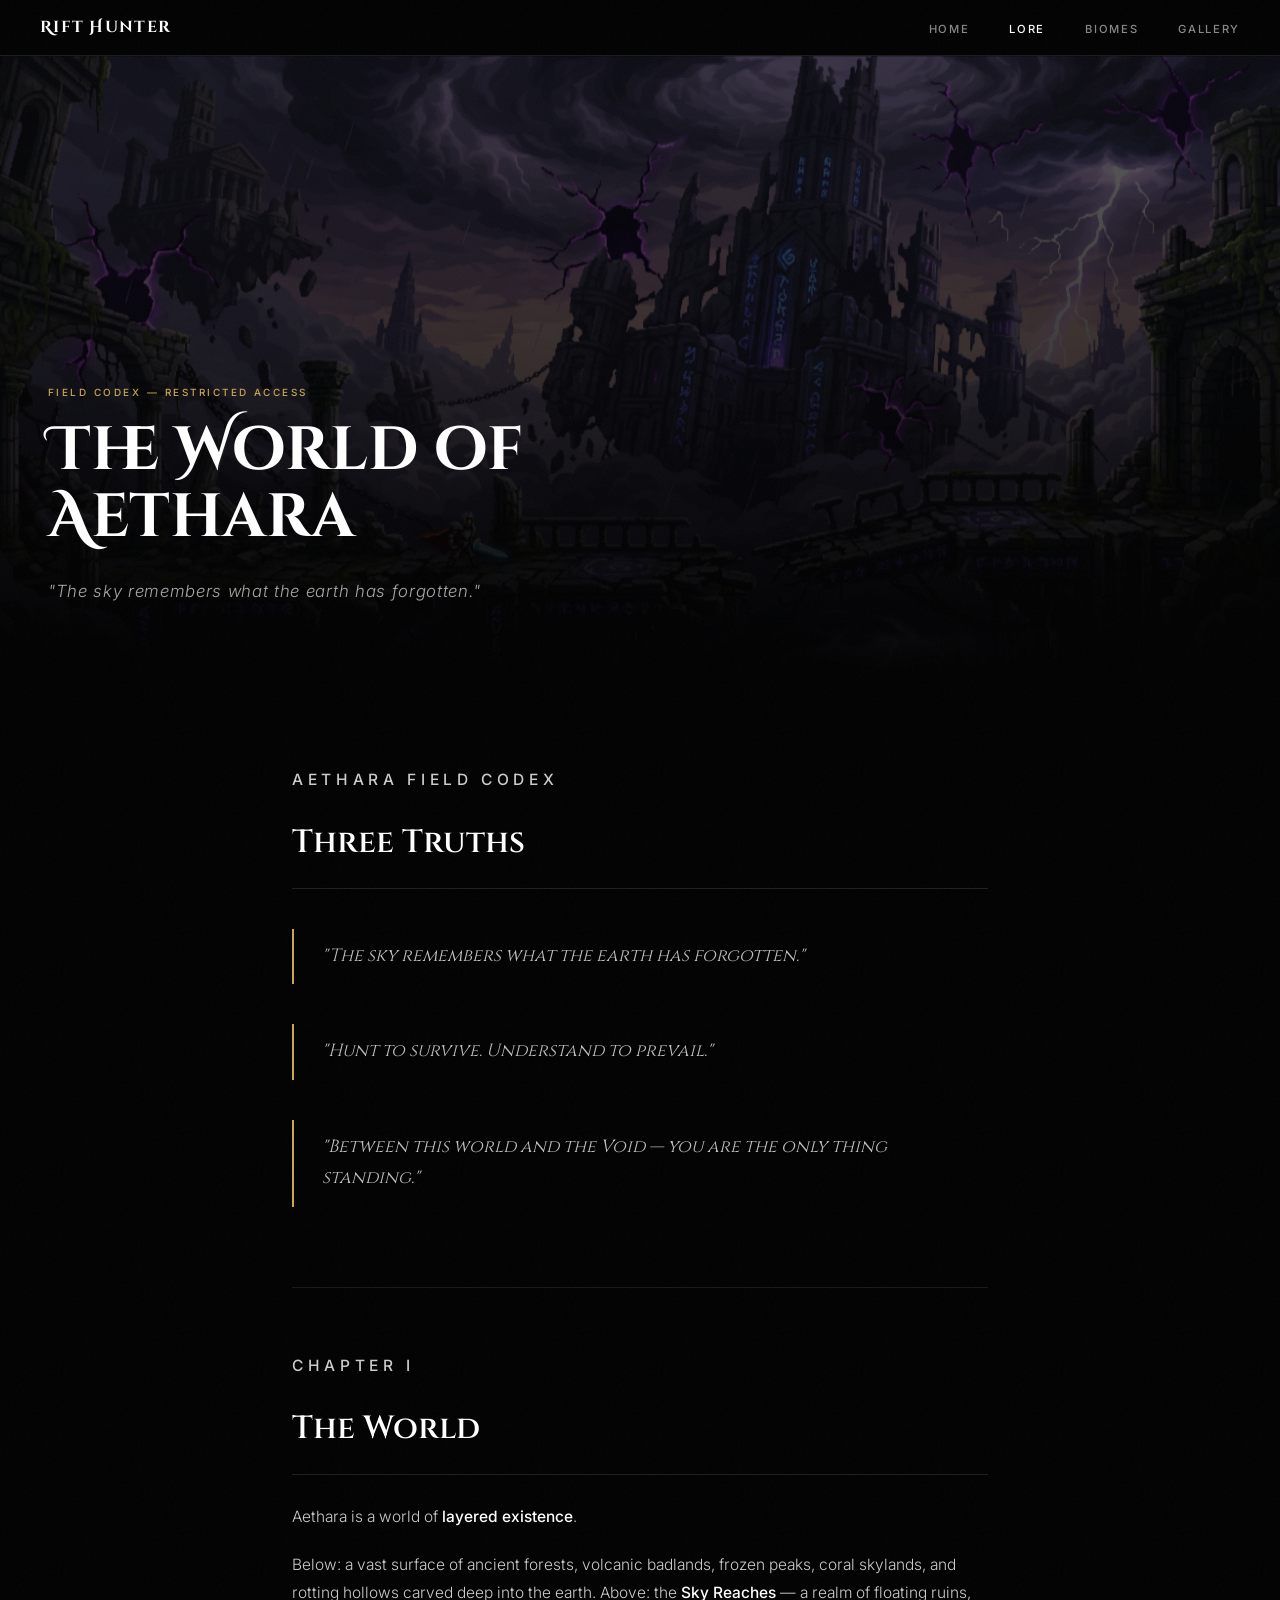
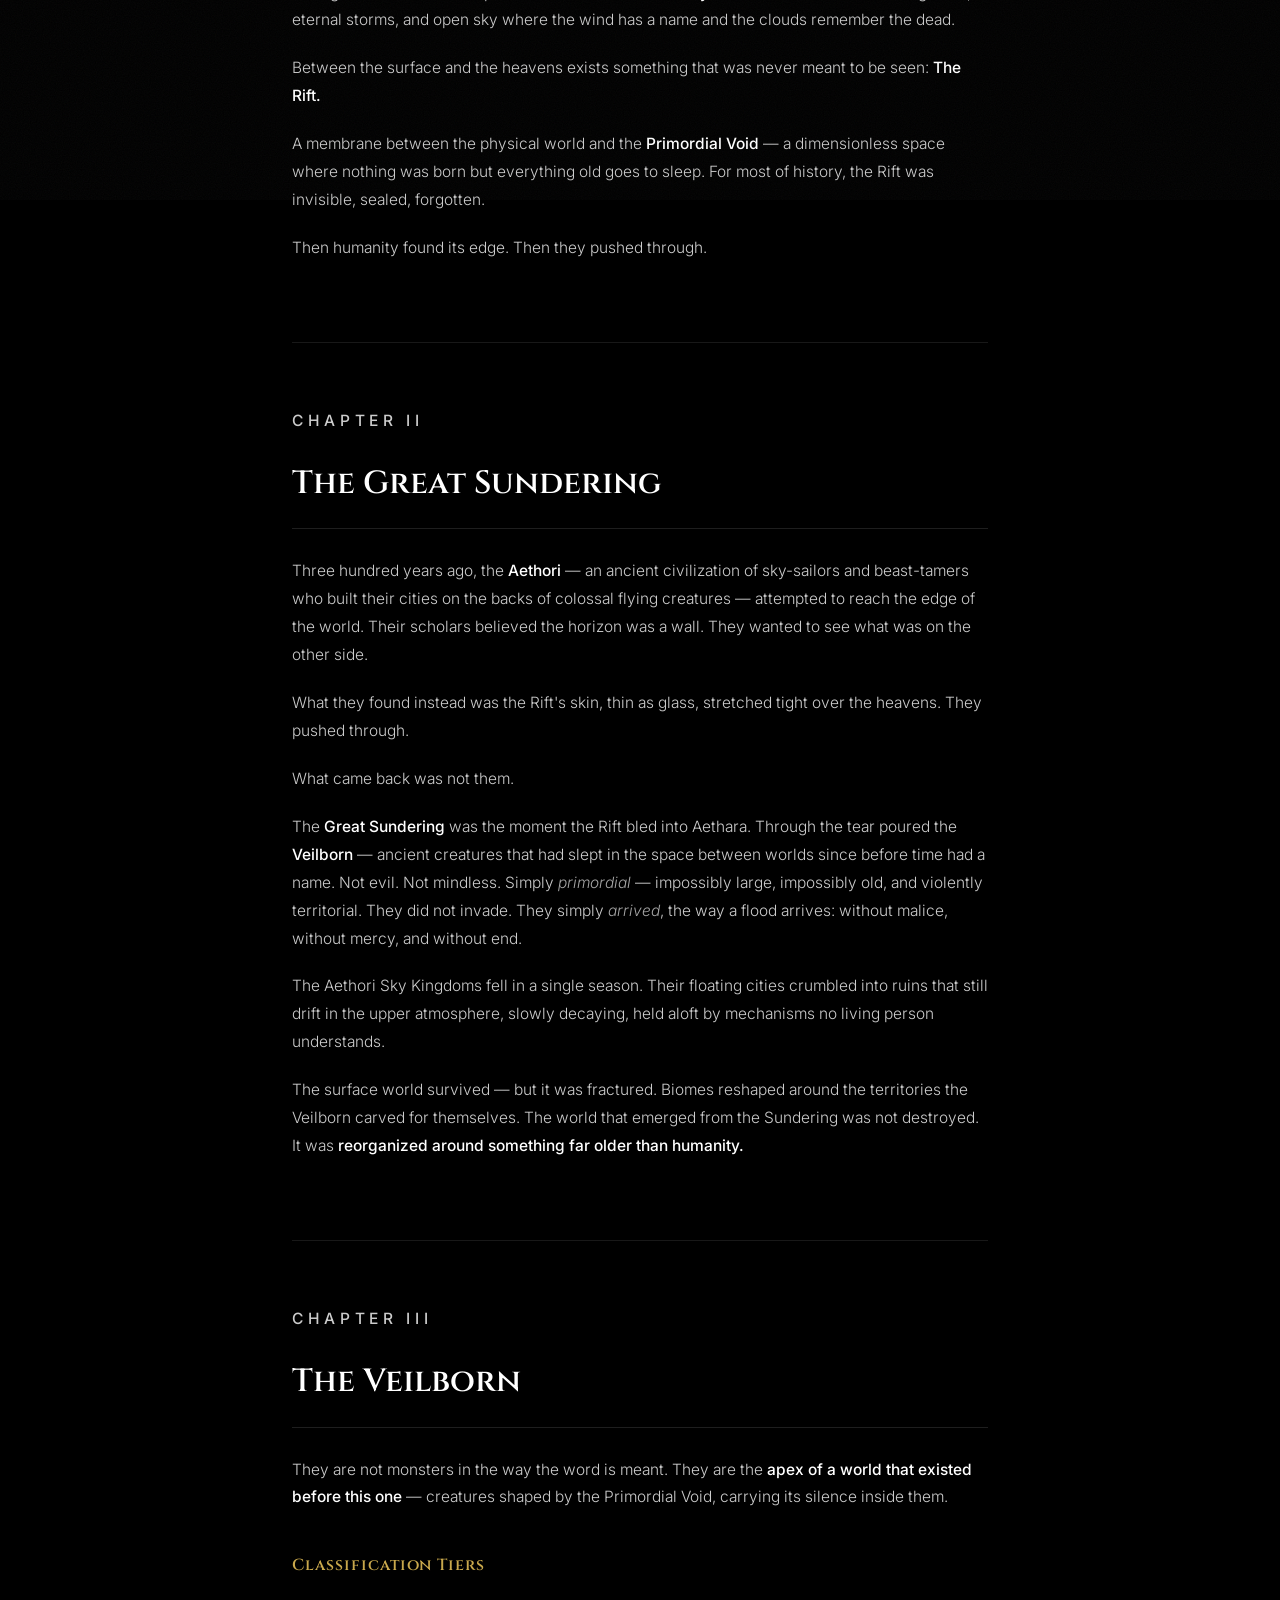
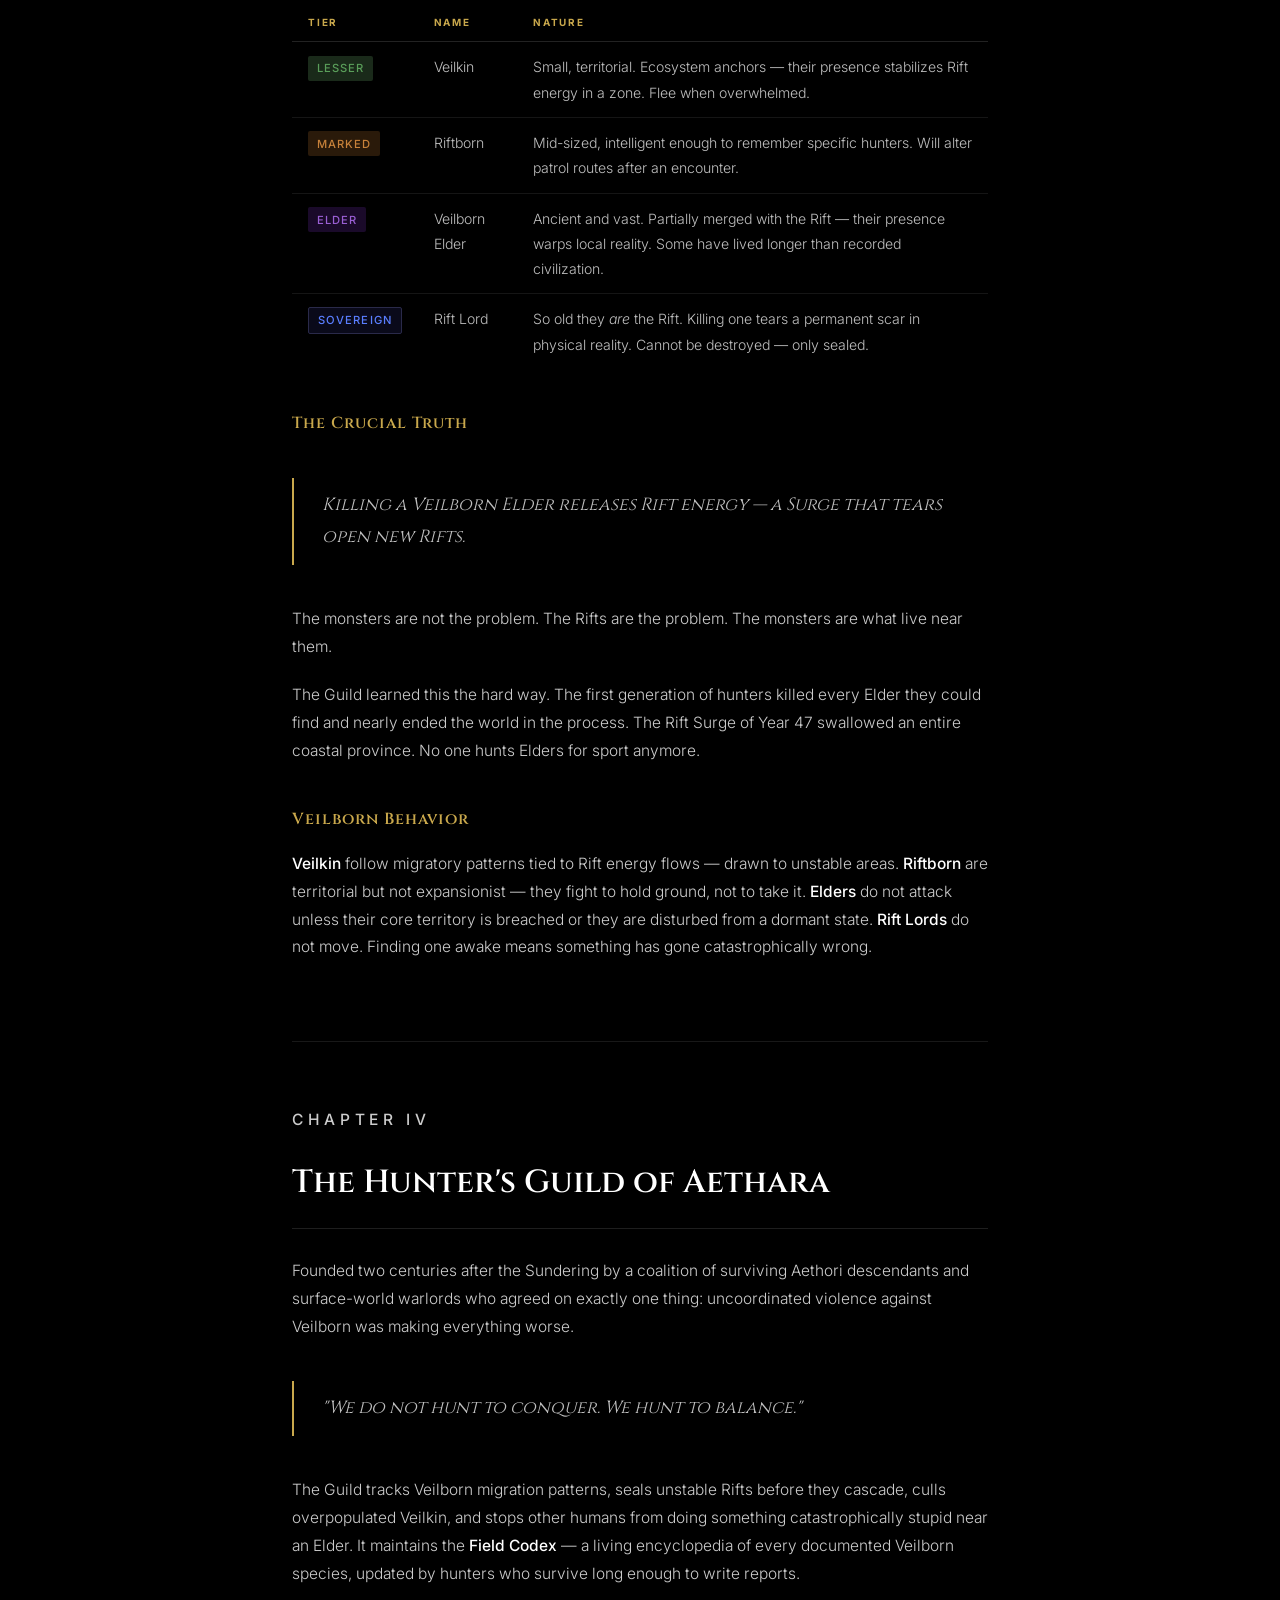
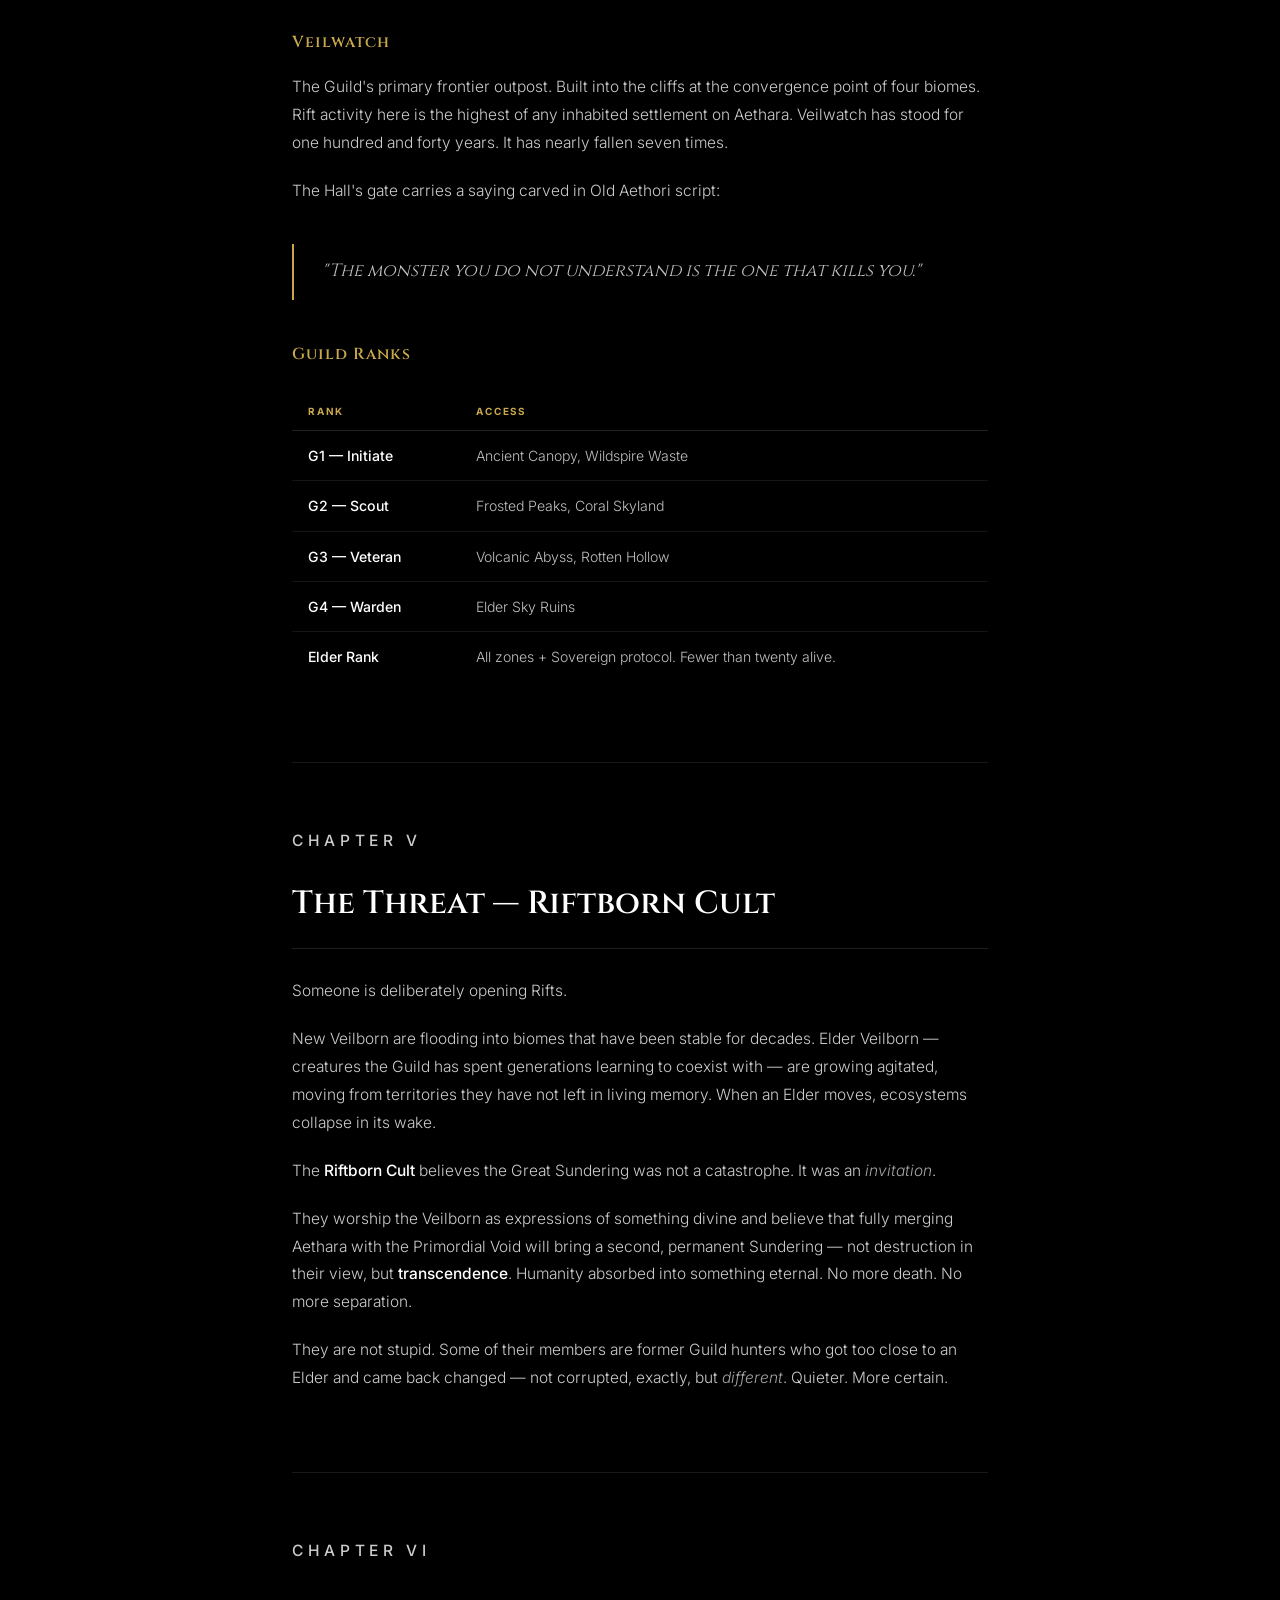
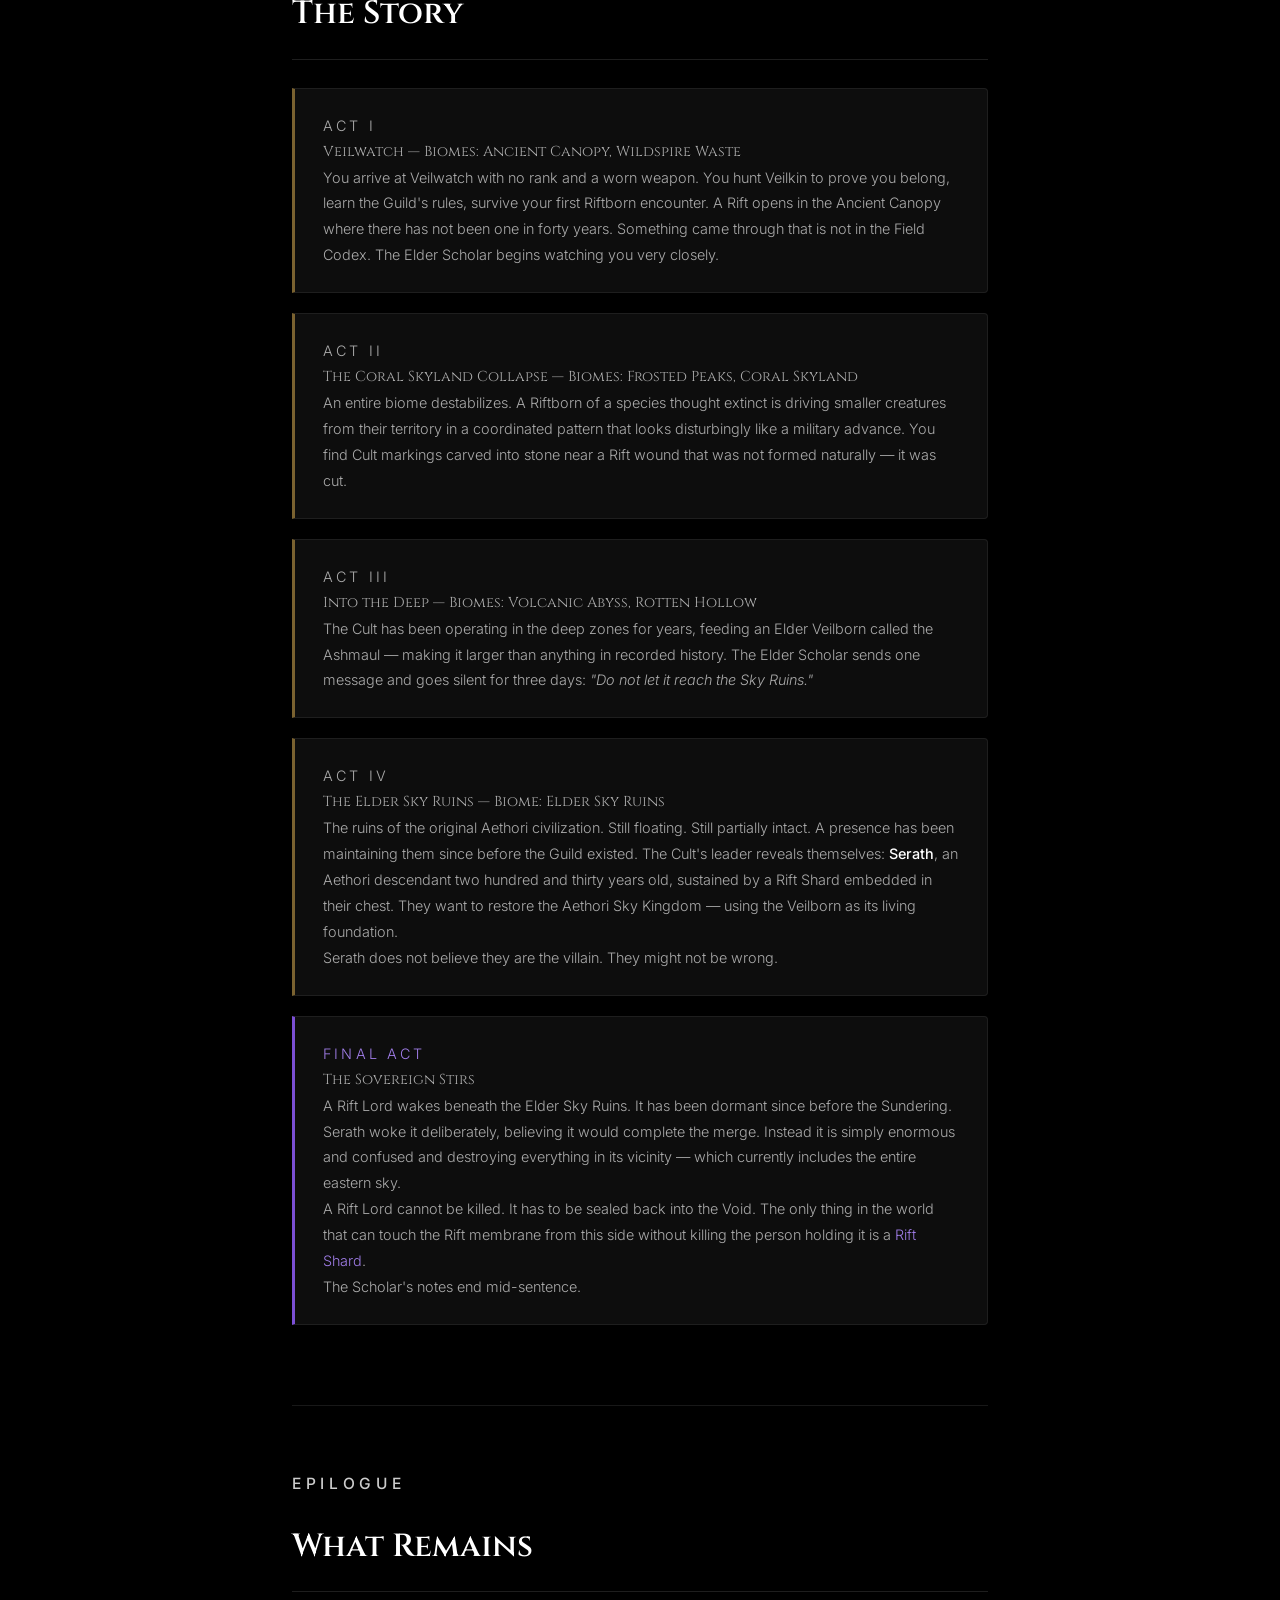
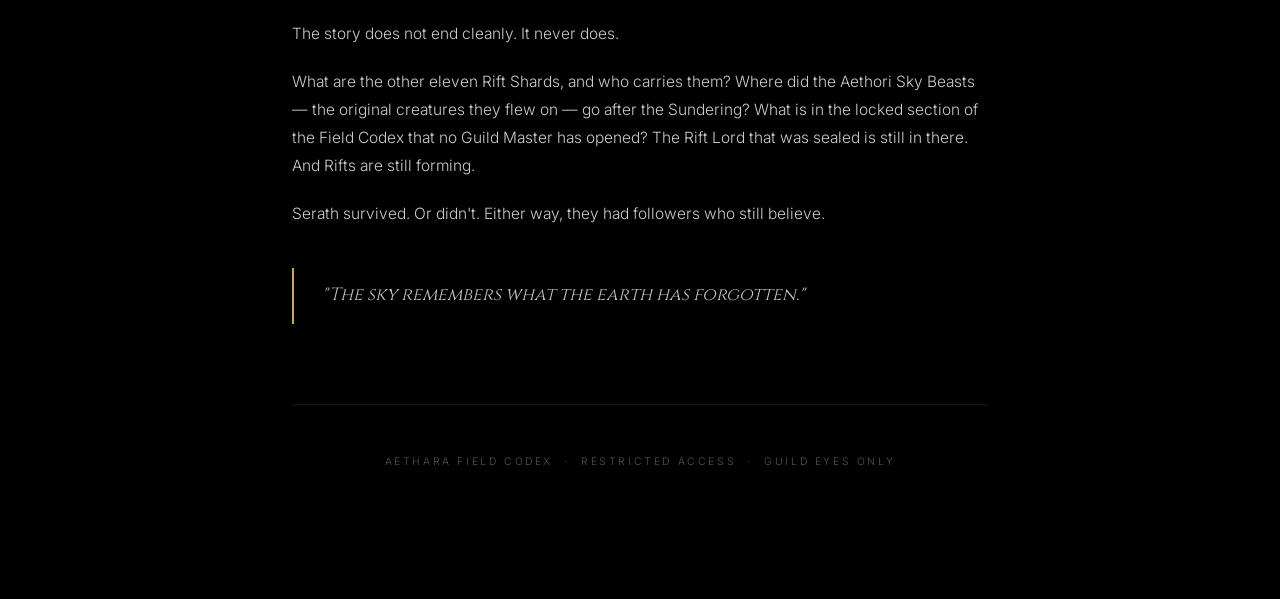
==== docs/lore.html @ 4d1602a8 "Add lore.html page + nav link from index Styled lore page matching main site: Cinzel/Inter fonts, fi" ====
<!DOCTYPE html>
<html lang="en">
<head>
  <meta charset="UTF-8">
  <meta name="viewport" content="width=device-width, initial-scale=1.0">
  <title>Lore — Rift Hunter</title>
  <meta name="description" content="The world of Aethara — lore, history, the Great Sundering, and the Veilborn.">
  <meta property="og:title" content="Rift Hunter — The World of Aethara">
  <meta property="og:description" content="The sky remembers what the earth has forgotten.">
  <meta property="og:image" content="assets/screenshots/sky-ruins.jpg">
  <link rel="preconnect" href="https://fonts.googleapis.com">
  <link href="https://fonts.googleapis.com/css2?family=Cinzel+Decorative:wght@700&family=Cinzel:wght@400;600&family=Inter:wght@300;400;500;600&display=swap" rel="stylesheet">
  <style>
    *, *::before, *::after { box-sizing: border-box; margin: 0; padding: 0; }

    :root {
      --black:  #000;
      --dark:   #0a0a0a;
      --mid:    #141414;
      --white:  #ffffff;
      --gray:   #888888;
      --dim:    #555555;
      --gold:   #c9a84c;
      --gold-dim: #7a6230;
      --rift:   #7b4fd4;
      --rift-dim: #3a2466;
    }

    html { scroll-behavior: smooth; }

    body {
      background: var(--black);
      color: var(--white);
      font-family: 'Inter', sans-serif;
      font-weight: 300;
      line-height: 1.8;
      overflow-x: hidden;
    }

    /* ── FILM GRAIN ── */
    .grain {
      position: fixed; inset: -100%; width: 300%; height: 300%;
      pointer-events: none; z-index: 9998; opacity: 0.042;
      background-image: url("data:image/svg+xml,%3Csvg xmlns='http://www.w3.org/2000/svg' width='200' height='200'%3E%3Cfilter id='n'%3E%3CfeTurbulence type='fractalNoise' baseFrequency='0.85' numOctaves='4' stitchTiles='stitch'/%3E%3C/filter%3E%3Crect width='200' height='200' filter='url(%23n)'/%3E%3C/svg%3E");
      background-repeat: repeat; background-size: 200px 200px;
      animation: grain-shift 0.32s steps(1) infinite;
    }
    @keyframes grain-shift {
      0%{transform:translate(0,0)} 16%{transform:translate(-5%,-8%)}
      33%{transform:translate(4%,5%)} 50%{transform:translate(-4%,9%)}
      66%{transform:translate(8%,-4%)} 83%{transform:translate(-8%,4%)}
    }
    @media (prefers-reduced-motion: reduce) { .grain { animation: none; } }
    @media (max-width: 680px) { .grain { display: none; } }

    /* ── SCROLL PROGRESS ── */
    .scroll-bar {
      position: fixed; top: 56px; left: 0;
      height: 2px; width: 0%;
      background: var(--gold); z-index: 300;
      pointer-events: none;
    }

    /* ── NAV ── */
    nav {
      position: fixed; top: 0; left: 0; right: 0;
      z-index: 200; display: flex;
      align-items: center; justify-content: space-between;
      padding: 0 2.5rem; height: 56px;
      background: var(--black);
      border-bottom: 1px solid #1a1a1a;
    }
    .nav-logo {
      font-family: 'Cinzel Decorative', serif;
      font-size: 1rem; font-weight: 700;
      color: var(--white); text-decoration: none;
      letter-spacing: 0.08em;
    }
    .nav-links { display: flex; gap: 2.5rem; list-style: none; }
    .nav-links a {
      color: var(--gray); text-decoration: none;
      font-size: 0.7rem; font-weight: 500;
      letter-spacing: 0.15em; text-transform: uppercase;
      transition: color 0.15s;
    }
    .nav-links a:hover,
    .nav-links a.active { color: var(--white); }

    /* ── HERO ── */
    .lore-hero {
      position: relative; height: 70vh; min-height: 480px;
      margin-top: 56px; overflow: hidden;
      display: flex; align-items: flex-end;
    }
    .lore-hero-bg {
      position: absolute; inset: 0;
      background-image: url('assets/screenshots/sky-ruins.jpg');
      background-size: cover; background-position: center 30%;
      filter: brightness(0.38);
      transform: scale(1.05);
      will-change: transform;
    }
    .lore-hero-overlay {
      position: absolute; inset: 0;
      background: linear-gradient(to top, #000 0%, rgba(0,0,0,0.4) 50%, transparent 100%);
    }
    .lore-hero-content {
      position: relative; z-index: 2;
      padding: 0 3rem 5rem;
      max-width: 640px;
    }
    .lore-eyebrow {
      font-size: 0.62rem; font-weight: 500;
      letter-spacing: 0.25em; text-transform: uppercase;
      color: var(--gold); margin-bottom: 1rem;
    }
    .lore-hero-title {
      font-family: 'Cinzel Decorative', serif;
      font-size: clamp(2rem, 5vw, 3.8rem);
      font-weight: 700; color: var(--white);
      line-height: 1.1; margin-bottom: 1.5rem;
    }
    .lore-hero-tagline {
      font-size: 1.05rem; font-weight: 300;
      color: rgba(255,255,255,0.65);
      font-style: italic; letter-spacing: 0.04em;
    }

    /* ── MAIN CONTENT ── */
    .lore-body {
      max-width: 760px;
      margin: 0 auto;
      padding: 5rem 2rem 8rem;
    }

    /* Chapter divider */
    .chapter {
      margin-bottom: 5rem;
      opacity: 0;
      transform: translateY(24px);
      transition: opacity 0.6s ease, transform 0.6s ease;
    }
    .chapter.visible { opacity: 1; transform: none; }

    .chapter-label {
      font-size: 0.6rem; font-weight: 500;
      letter-spacing: 0.3em; text-transform: uppercase;
      color: var(--gold); margin-bottom: 0.75rem;
    }

    .chapter h2 {
      font-family: 'Cinzel', serif;
      font-size: clamp(1.4rem, 3vw, 2rem);
      font-weight: 600; color: var(--white);
      margin-bottom: 1.75rem;
      border-bottom: 1px solid #1e1e1e;
      padding-bottom: 1rem;
    }

    .chapter h3 {
      font-family: 'Cinzel', serif;
      font-size: 1rem; font-weight: 600;
      color: var(--gold); margin: 2.5rem 0 1rem;
      letter-spacing: 0.06em;
    }

    .chapter p {
      margin-bottom: 1.25rem;
      color: rgba(255,255,255,0.8);
      font-size: 0.97rem;
    }

    .chapter p strong {
      color: var(--white); font-weight: 500;
    }

    .chapter p em {
      color: rgba(255,255,255,0.65);
    }

    /* Pull quote */
    .pull-quote {
      border-left: 2px solid var(--gold);
      padding: 0.75rem 0 0.75rem 1.75rem;
      margin: 2.5rem 0;
      font-family: 'Cinzel', serif;
      font-size: 1.1rem;
      color: rgba(255,255,255,0.75);
      font-style: italic;
    }

    /* Table */
    .lore-table {
      width: 100%; border-collapse: collapse;
      margin: 1.5rem 0 2rem; font-size: 0.88rem;
    }
    .lore-table th {
      text-align: left; padding: 0.6rem 1rem;
      font-size: 0.62rem; letter-spacing: 0.18em;
      text-transform: uppercase; color: var(--gold);
      border-bottom: 1px solid #222;
    }
    .lore-table td {
      padding: 0.75rem 1rem;
      border-bottom: 1px solid #151515;
      color: rgba(255,255,255,0.75);
      vertical-align: top;
    }
    .lore-table td:first-child { color: var(--white); font-weight: 500; }
    .lore-table tr:last-child td { border-bottom: none; }

    /* Tier badges */
    .tier-badge {
      display: inline-block; padding: 0.15rem 0.55rem;
      border-radius: 2px; font-size: 0.7rem;
      font-weight: 500; letter-spacing: 0.1em;
      text-transform: uppercase;
    }
    .tier-veilkin  { background: #1a2a1a; color: #5a9e5a; }
    .tier-riftborn { background: #2a1a0a; color: #c8823a; }
    .tier-elder    { background: #1a0a2a; color: #9a5fd4; }
    .tier-sovereign{ background: #0a0a1a; color: #5a7eff; border: 1px solid #2a2a4a; }

    /* Rift glow text */
    .rift-text {
      color: #a07de8;
    }

    /* Act boxes */
    .act-box {
      background: #0d0d0d;
      border: 1px solid #1e1e1e;
      border-left: 3px solid var(--gold-dim);
      padding: 1.5rem 1.75rem;
      margin-bottom: 1.25rem;
      border-radius: 0 4px 4px 0;
    }
    .act-box.rift { border-left-color: var(--rift); }
    .act-label {
      font-size: 0.6rem; letter-spacing: 0.22em;
      text-transform: uppercase; color: var(--gold);
      margin-bottom: 0.5rem;
    }
    .act-box.rift .act-label { color: #a07de8; }
    .act-title {
      font-family: 'Cinzel', serif;
      font-size: 1rem; color: var(--white);
      margin-bottom: 0.75rem;
    }
    .act-box p {
      font-size: 0.9rem; margin-bottom: 0;
      color: rgba(255,255,255,0.65);
    }

    /* Chapter rule */
    .rule {
      border: none; border-top: 1px solid #181818;
      margin: 4rem 0;
    }

    /* Codex stamp */
    .codex-stamp {
      text-align: center;
      margin-top: 5rem;
      padding-top: 3rem;
      border-top: 1px solid #181818;
    }
    .codex-stamp p {
      font-size: 0.65rem; letter-spacing: 0.25em;
      text-transform: uppercase; color: var(--dim);
    }

    /* Back to top */
    .back-top {
      position: fixed; bottom: 2rem; right: 2rem;
      width: 42px; height: 42px;
      background: #111; border: 1px solid #2a2a2a;
      border-radius: 50%; display: flex;
      align-items: center; justify-content: center;
      cursor: pointer; opacity: 0;
      transition: opacity 0.3s, border-color 0.2s;
      z-index: 100;
    }
    .back-top.visible { opacity: 1; }
    .back-top:hover { border-color: var(--gold); }
    .back-top svg { width: 16px; fill: var(--gray); }

    @media (max-width: 680px) {
      .lore-hero-content { padding: 0 1.5rem 4rem; }
      .lore-body { padding: 3rem 1.25rem 6rem; }
      .nav-links li:not(:first-child) { display: none; }
    }
  </style>
</head>
<body>
<script>document.documentElement.classList.add('js');</script>
<div class="grain" aria-hidden="true"></div>
<div class="scroll-bar" id="scrollBar"></div>

<nav>
  <a class="nav-logo" href="index.html">Rift Hunter</a>
  <ul class="nav-links">
    <li><a href="index.html">Home</a></li>
    <li><a href="lore.html" class="active">Lore</a></li>
    <li><a href="index.html#biomes">Biomes</a></li>
    <li><a href="index.html#gallery">Gallery</a></li>
  </ul>
</nav>

<!-- HERO -->
<section class="lore-hero" aria-label="Lore hero">
  <div class="lore-hero-bg" id="loreBg" aria-hidden="true"></div>
  <div class="lore-hero-overlay" aria-hidden="true"></div>
  <div class="lore-hero-content">
    <p class="lore-eyebrow">Field Codex — Restricted Access</p>
    <h1 class="lore-hero-title">The World of Aethara</h1>
    <p class="lore-hero-tagline">"The sky remembers what the earth has forgotten."</p>
  </div>
</section>

<!-- LORE BODY -->
<main class="lore-body" id="main">

  <!-- TAGLINES -->
  <div class="chapter" id="intro">
    <p class="chapter-label">Aethara Field Codex</p>
    <h2>Three Truths</h2>
    <div class="pull-quote">"The sky remembers what the earth has forgotten."</div>
    <div class="pull-quote">"Hunt to survive. Understand to prevail."</div>
    <div class="pull-quote">"Between this world and the Void — you are the only thing standing."</div>
  </div>

  <hr class="rule">

  <!-- THE WORLD -->
  <div class="chapter" id="world">
    <p class="chapter-label">Chapter I</p>
    <h2>The World</h2>
    <p>Aethara is a world of <strong>layered existence</strong>.</p>
    <p>Below: a vast surface of ancient forests, volcanic badlands, frozen peaks, coral skylands, and rotting hollows carved deep into the earth. Above: the <strong>Sky Reaches</strong> — a realm of floating ruins, eternal storms, and open sky where the wind has a name and the clouds remember the dead.</p>
    <p>Between the surface and the heavens exists something that was never meant to be seen: <strong class="rift-text">The Rift.</strong></p>
    <p>A membrane between the physical world and the <strong>Primordial Void</strong> — a dimensionless space where nothing was born but everything old goes to sleep. For most of history, the Rift was invisible, sealed, forgotten.</p>
    <p>Then humanity found its edge. Then they pushed through.</p>
  </div>

  <hr class="rule">

  <!-- THE SUNDERING -->
  <div class="chapter" id="sundering">
    <p class="chapter-label">Chapter II</p>
    <h2>The Great Sundering</h2>
    <p>Three hundred years ago, the <strong>Aethori</strong> — an ancient civilization of sky-sailors and beast-tamers who built their cities on the backs of colossal flying creatures — attempted to reach the edge of the world. Their scholars believed the horizon was a wall. They wanted to see what was on the other side.</p>
    <p>What they found instead was the Rift's skin, thin as glass, stretched tight over the heavens. They pushed through.</p>
    <p>What came back was not them.</p>
    <p>The <strong>Great Sundering</strong> was the moment the Rift bled into Aethara. Through the tear poured the <strong class="rift-text">Veilborn</strong> — ancient creatures that had slept in the space between worlds since before time had a name. Not evil. Not mindless. Simply <em>primordial</em> — impossibly large, impossibly old, and violently territorial. They did not invade. They simply <em>arrived</em>, the way a flood arrives: without malice, without mercy, and without end.</p>
    <p>The Aethori Sky Kingdoms fell in a single season. Their floating cities crumbled into ruins that still drift in the upper atmosphere, slowly decaying, held aloft by mechanisms no living person understands.</p>
    <p>The surface world survived — but it was fractured. Biomes reshaped around the territories the Veilborn carved for themselves. The world that emerged from the Sundering was not destroyed. It was <strong>reorganized around something far older than humanity.</strong></p>
  </div>

  <hr class="rule">

  <!-- THE VEILBORN -->
  <div class="chapter" id="veilborn">
    <p class="chapter-label">Chapter III</p>
    <h2>The Veilborn</h2>
    <p>They are not monsters in the way the word is meant. They are the <strong>apex of a world that existed before this one</strong> — creatures shaped by the Primordial Void, carrying its silence inside them.</p>

    <h3>Classification Tiers</h3>
    <table class="lore-table">
      <thead>
        <tr>
          <th>Tier</th>
          <th>Name</th>
          <th>Nature</th>
        </tr>
      </thead>
      <tbody>
        <tr>
          <td><span class="tier-badge tier-veilkin">Lesser</span></td>
          <td>Veilkin</td>
          <td>Small, territorial. Ecosystem anchors — their presence stabilizes Rift energy in a zone. Flee when overwhelmed.</td>
        </tr>
        <tr>
          <td><span class="tier-badge tier-riftborn">Marked</span></td>
          <td>Riftborn</td>
          <td>Mid-sized, intelligent enough to remember specific hunters. Will alter patrol routes after an encounter.</td>
        </tr>
        <tr>
          <td><span class="tier-badge tier-elder">Elder</span></td>
          <td>Veilborn Elder</td>
          <td>Ancient and vast. Partially merged with the Rift — their presence warps local reality. Some have lived longer than recorded civilization.</td>
        </tr>
        <tr>
          <td><span class="tier-badge tier-sovereign">Sovereign</span></td>
          <td>Rift Lord</td>
          <td>So old they <em>are</em> the Rift. Killing one tears a permanent scar in physical reality. Cannot be destroyed — only sealed.</td>
        </tr>
      </tbody>
    </table>

    <h3>The Crucial Truth</h3>
    <div class="pull-quote">Killing a Veilborn Elder releases Rift energy — a Surge that tears open new Rifts.</div>
    <p>The monsters are not the problem. The Rifts are the problem. The monsters are what live near them.</p>
    <p>The Guild learned this the hard way. The first generation of hunters killed every Elder they could find and nearly ended the world in the process. The Rift Surge of Year 47 swallowed an entire coastal province. No one hunts Elders for sport anymore.</p>

    <h3>Veilborn Behavior</h3>
    <p><strong>Veilkin</strong> follow migratory patterns tied to Rift energy flows — drawn to unstable areas. <strong>Riftborn</strong> are territorial but not expansionist — they fight to hold ground, not to take it. <strong>Elders</strong> do not attack unless their core territory is breached or they are disturbed from a dormant state. <strong>Rift Lords</strong> do not move. Finding one awake means something has gone catastrophically wrong.</p>
  </div>

  <hr class="rule">

  <!-- THE GUILD -->
  <div class="chapter" id="guild">
    <p class="chapter-label">Chapter IV</p>
    <h2>The Hunter's Guild of Aethara</h2>
    <p>Founded two centuries after the Sundering by a coalition of surviving Aethori descendants and surface-world warlords who agreed on exactly one thing: uncoordinated violence against Veilborn was making everything worse.</p>
    <div class="pull-quote">"We do not hunt to conquer. We hunt to balance."</div>
    <p>The Guild tracks Veilborn migration patterns, seals unstable Rifts before they cascade, culls overpopulated Veilkin, and stops other humans from doing something catastrophically stupid near an Elder. It maintains the <strong>Field Codex</strong> — a living encyclopedia of every documented Veilborn species, updated by hunters who survive long enough to write reports.</p>

    <h3>Veilwatch</h3>
    <p>The Guild's primary frontier outpost. Built into the cliffs at the convergence point of four biomes. Rift activity here is the highest of any inhabited settlement on Aethara. Veilwatch has stood for one hundred and forty years. It has nearly fallen seven times.</p>
    <p>The Hall's gate carries a saying carved in Old Aethori script:</p>
    <div class="pull-quote">"The monster you do not understand is the one that kills you."</div>

    <h3>Guild Ranks</h3>
    <table class="lore-table">
      <thead><tr><th>Rank</th><th>Access</th></tr></thead>
      <tbody>
        <tr><td>G1 — Initiate</td><td>Ancient Canopy, Wildspire Waste</td></tr>
        <tr><td>G2 — Scout</td><td>Frosted Peaks, Coral Skyland</td></tr>
        <tr><td>G3 — Veteran</td><td>Volcanic Abyss, Rotten Hollow</td></tr>
        <tr><td>G4 — Warden</td><td>Elder Sky Ruins</td></tr>
        <tr><td>Elder Rank</td><td>All zones + Sovereign protocol. Fewer than twenty alive.</td></tr>
      </tbody>
    </table>
  </div>

  <hr class="rule">

  <!-- THE THREAT -->
  <div class="chapter" id="threat">
    <p class="chapter-label">Chapter V</p>
    <h2>The Threat — Riftborn Cult</h2>
    <p>Someone is deliberately opening Rifts.</p>
    <p>New Veilborn are flooding into biomes that have been stable for decades. Elder Veilborn — creatures the Guild has spent generations learning to coexist with — are growing agitated, moving from territories they have not left in living memory. When an Elder moves, ecosystems collapse in its wake.</p>
    <p>The <strong class="rift-text">Riftborn Cult</strong> believes the Great Sundering was not a catastrophe. It was an <em>invitation</em>.</p>
    <p>They worship the Veilborn as expressions of something divine and believe that fully merging Aethara with the Primordial Void will bring a second, permanent Sundering — not destruction in their view, but <strong>transcendence</strong>. Humanity absorbed into something eternal. No more death. No more separation.</p>
    <p>They are not stupid. Some of their members are former Guild hunters who got too close to an Elder and came back changed — not corrupted, exactly, but <em>different</em>. Quieter. More certain.</p>
  </div>

  <hr class="rule">

  <!-- THE STORY -->
  <div class="chapter" id="story">
    <p class="chapter-label">Chapter VI</p>
    <h2>The Story</h2>

    <div class="act-box" id="act1">
      <p class="act-label">Act I</p>
      <p class="act-title">Veilwatch — Biomes: Ancient Canopy, Wildspire Waste</p>
      <p>You arrive at Veilwatch with no rank and a worn weapon. You hunt Veilkin to prove you belong, learn the Guild's rules, survive your first Riftborn encounter. A Rift opens in the Ancient Canopy where there has not been one in forty years. Something came through that is not in the Field Codex. The Elder Scholar begins watching you very closely.</p>
    </div>

    <div class="act-box" id="act2">
      <p class="act-label">Act II</p>
      <p class="act-title">The Coral Skyland Collapse — Biomes: Frosted Peaks, Coral Skyland</p>
      <p>An entire biome destabilizes. A Riftborn of a species thought extinct is driving smaller creatures from their territory in a coordinated pattern that looks disturbingly like a military advance. You find Cult markings carved into stone near a Rift wound that was not formed naturally — it was cut.</p>
    </div>

    <div class="act-box" id="act3">
      <p class="act-label">Act III</p>
      <p class="act-title">Into the Deep — Biomes: Volcanic Abyss, Rotten Hollow</p>
      <p>The Cult has been operating in the deep zones for years, feeding an Elder Veilborn called the Ashmaul — making it larger than anything in recorded history. The Elder Scholar sends one message and goes silent for three days: <em>"Do not let it reach the Sky Ruins."</em></p>
    </div>

    <div class="act-box" id="act4">
      <p class="act-label">Act IV</p>
      <p class="act-title">The Elder Sky Ruins — Biome: Elder Sky Ruins</p>
      <p>The ruins of the original Aethori civilization. Still floating. Still partially intact. A presence has been maintaining them since before the Guild existed. The Cult's leader reveals themselves: <strong>Serath</strong>, an Aethori descendant two hundred and thirty years old, sustained by a Rift Shard embedded in their chest. They want to restore the Aethori Sky Kingdom — using the Veilborn as its living foundation.</p>
      <p>Serath does not believe they are the villain. They might not be wrong.</p>
    </div>

    <div class="act-box rift" id="final">
      <p class="act-label">Final Act</p>
      <p class="act-title">The Sovereign Stirs</p>
      <p>A Rift Lord wakes beneath the Elder Sky Ruins. It has been dormant since before the Sundering. Serath woke it deliberately, believing it would complete the merge. Instead it is simply enormous and confused and destroying everything in its vicinity — which currently includes the entire eastern sky.</p>
      <p>A Rift Lord cannot be killed. It has to be sealed back into the Void. The only thing in the world that can touch the Rift membrane from this side without killing the person holding it is a <span class="rift-text">Rift Shard</span>.</p>
      <p>The Scholar's notes end mid-sentence.</p>
    </div>
  </div>

  <hr class="rule">

  <!-- LOOSE ENDS -->
  <div class="chapter" id="after">
    <p class="chapter-label">Epilogue</p>
    <h2>What Remains</h2>
    <p>The story does not end cleanly. It never does.</p>
    <p>What are the other eleven Rift Shards, and who carries them? Where did the Aethori Sky Beasts — the original creatures they flew on — go after the Sundering? What is in the locked section of the Field Codex that no Guild Master has opened? The Rift Lord that was sealed is still in there. And Rifts are still forming.</p>
    <p>Serath survived. Or didn't. Either way, they had followers who still believe.</p>
    <div class="pull-quote">"The sky remembers what the earth has forgotten."</div>
  </div>

  <div class="codex-stamp">
    <p>Aethara Field Codex &nbsp;·&nbsp; Restricted Access &nbsp;·&nbsp; Guild Eyes Only</p>
  </div>

</main>

<!-- BACK TO TOP -->
<button class="back-top" id="backTop" aria-label="Back to top" onclick="window.scrollTo({top:0,behavior:'smooth'})">
  <svg viewBox="0 0 24 24"><path d="M12 4l-8 8h5v8h6v-8h5z"/></svg>
</button>

<script>
  // Scroll progress bar
  const scrollBar = document.getElementById('scrollBar');
  const loreBg    = document.getElementById('loreBg');
  const backTop   = document.getElementById('backTop');
  let ticking = false;

  window.addEventListener('scroll', () => {
    if (ticking) return;
    ticking = true;
    requestAnimationFrame(() => {
      const st  = window.scrollY;
      const max = document.documentElement.scrollHeight - window.innerHeight;
      scrollBar.style.width = (st / max * 100) + '%';

      // Hero parallax
      if (loreBg) loreBg.style.transform = `scale(1.05) translateY(${st * 0.18}px)`;

      // Back to top visibility
      backTop.classList.toggle('visible', st > 600);

      ticking = false;
    });
  });

  // Scroll reveal for chapters
  const chapters = document.querySelectorAll('.chapter');
  const observer = new IntersectionObserver((entries) => {
    entries.forEach(e => { if (e.isIntersecting) e.target.classList.add('visible'); });
  }, { threshold: 0.08 });
  chapters.forEach(c => observer.observe(c));

  // Stagger act boxes
  document.querySelectorAll('.act-box').forEach((box, i) => {
    box.style.opacity = '0';
    box.style.transform = 'translateY(16px)';
    box.style.transition = `opacity 0.5s ${i * 0.08}s ease, transform 0.5s ${i * 0.08}s ease`;
    const obs = new IntersectionObserver(([e]) => {
      if (e.isIntersecting) { box.style.opacity = '1'; box.style.transform = 'none'; obs.disconnect(); }
    }, { threshold: 0.1 });
    obs.observe(box);
  });
</script>
</body>
</html>
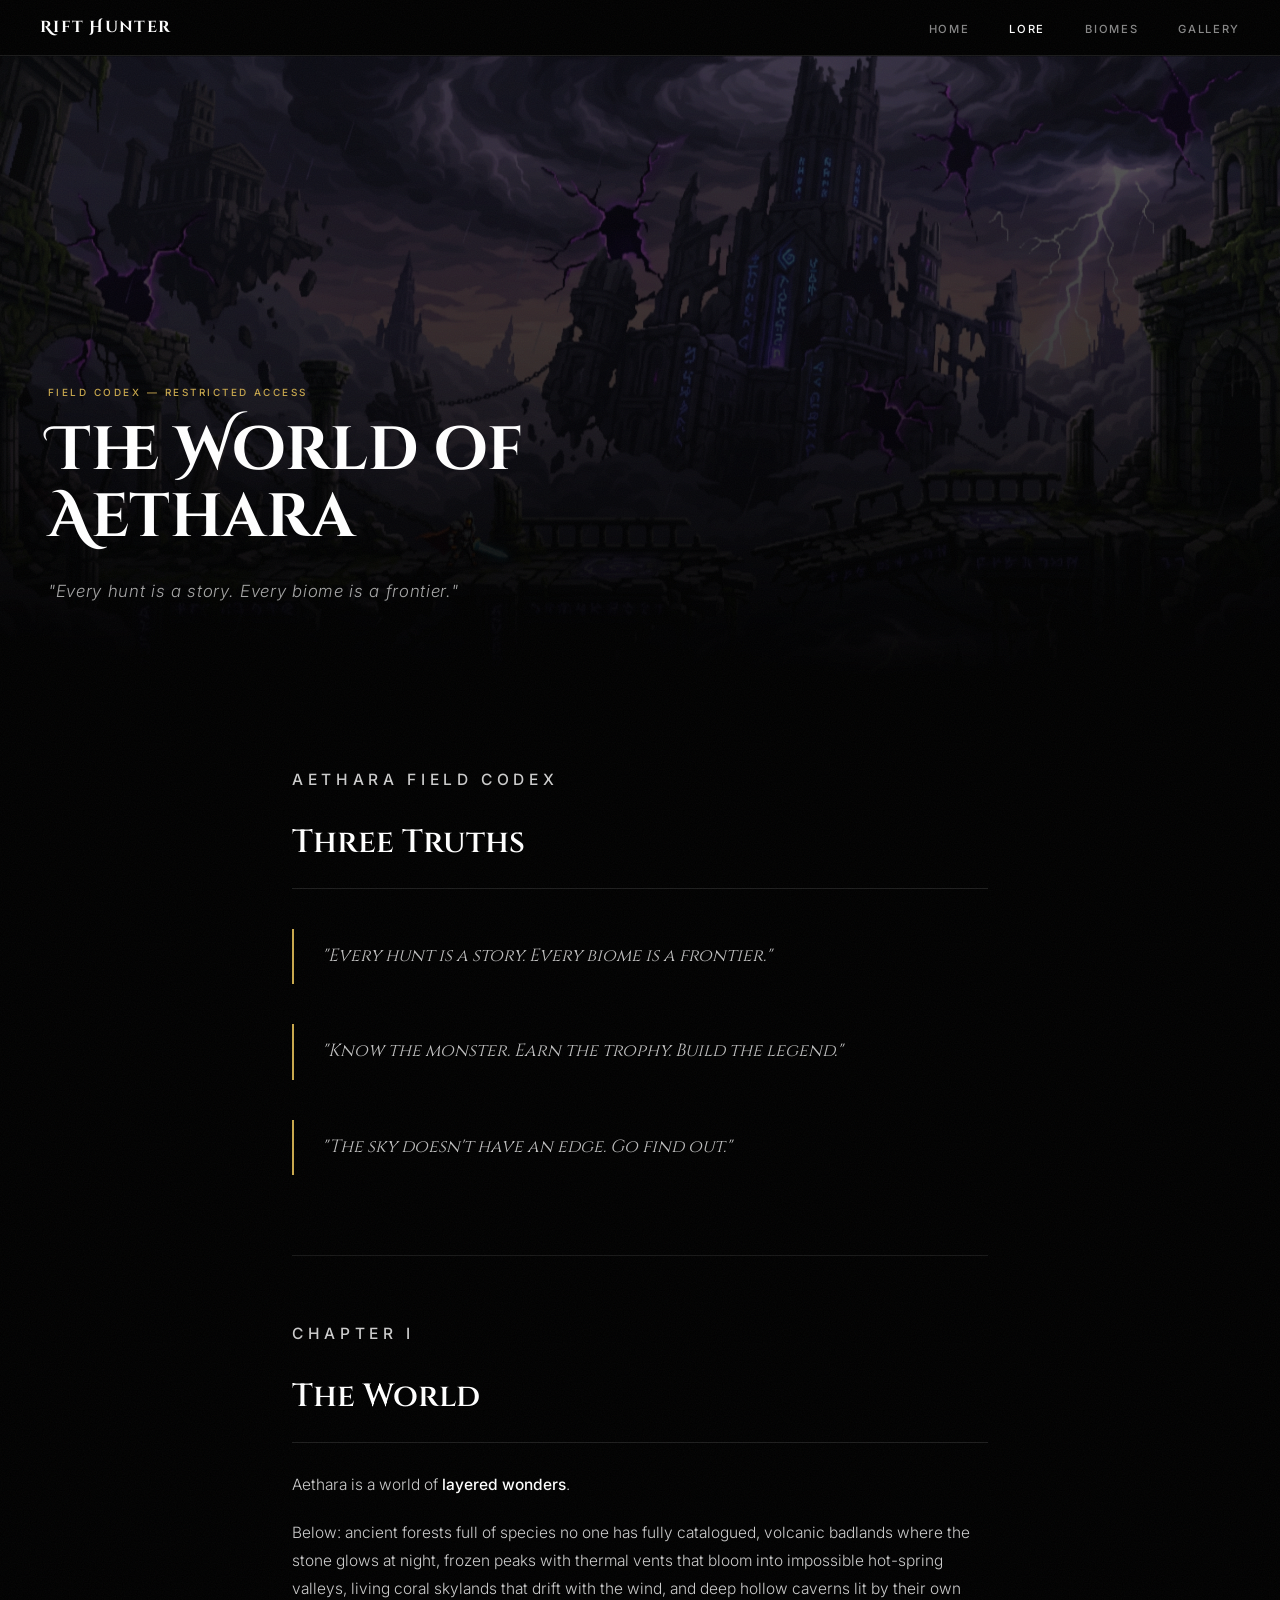
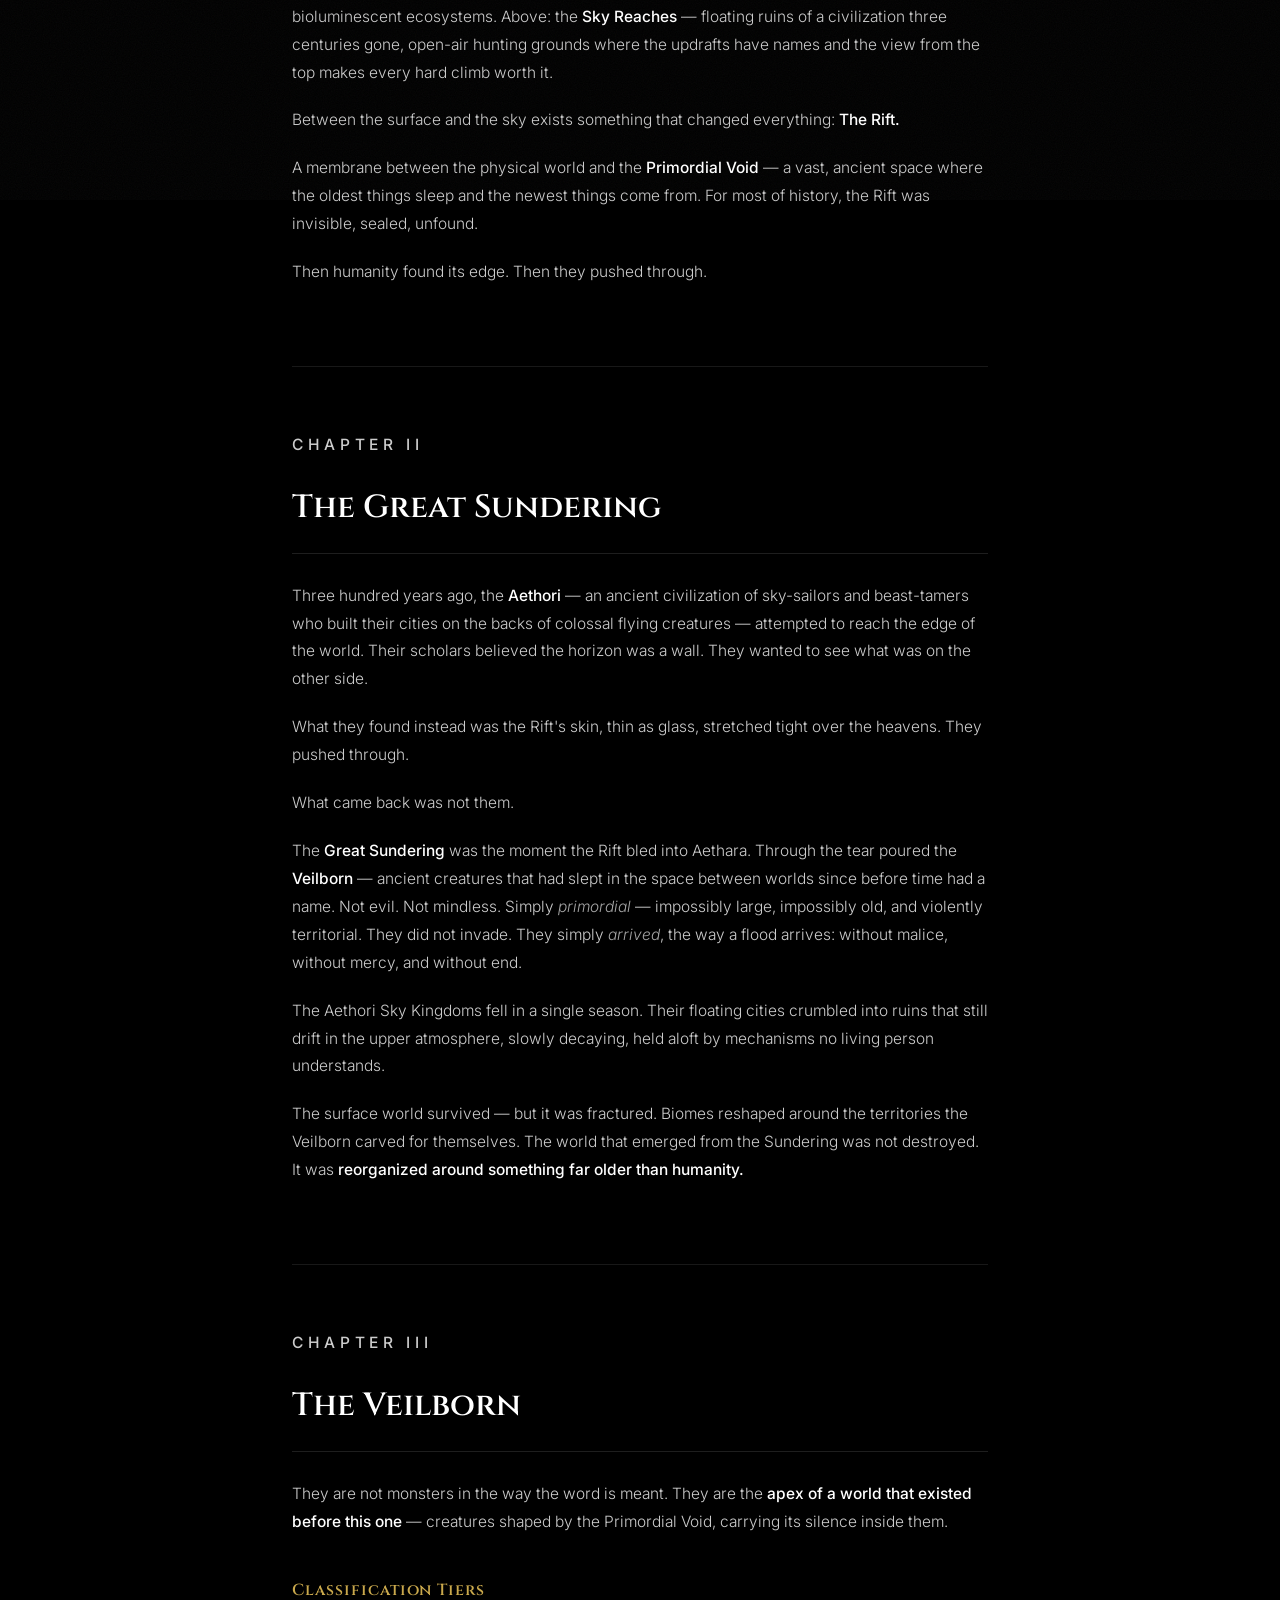
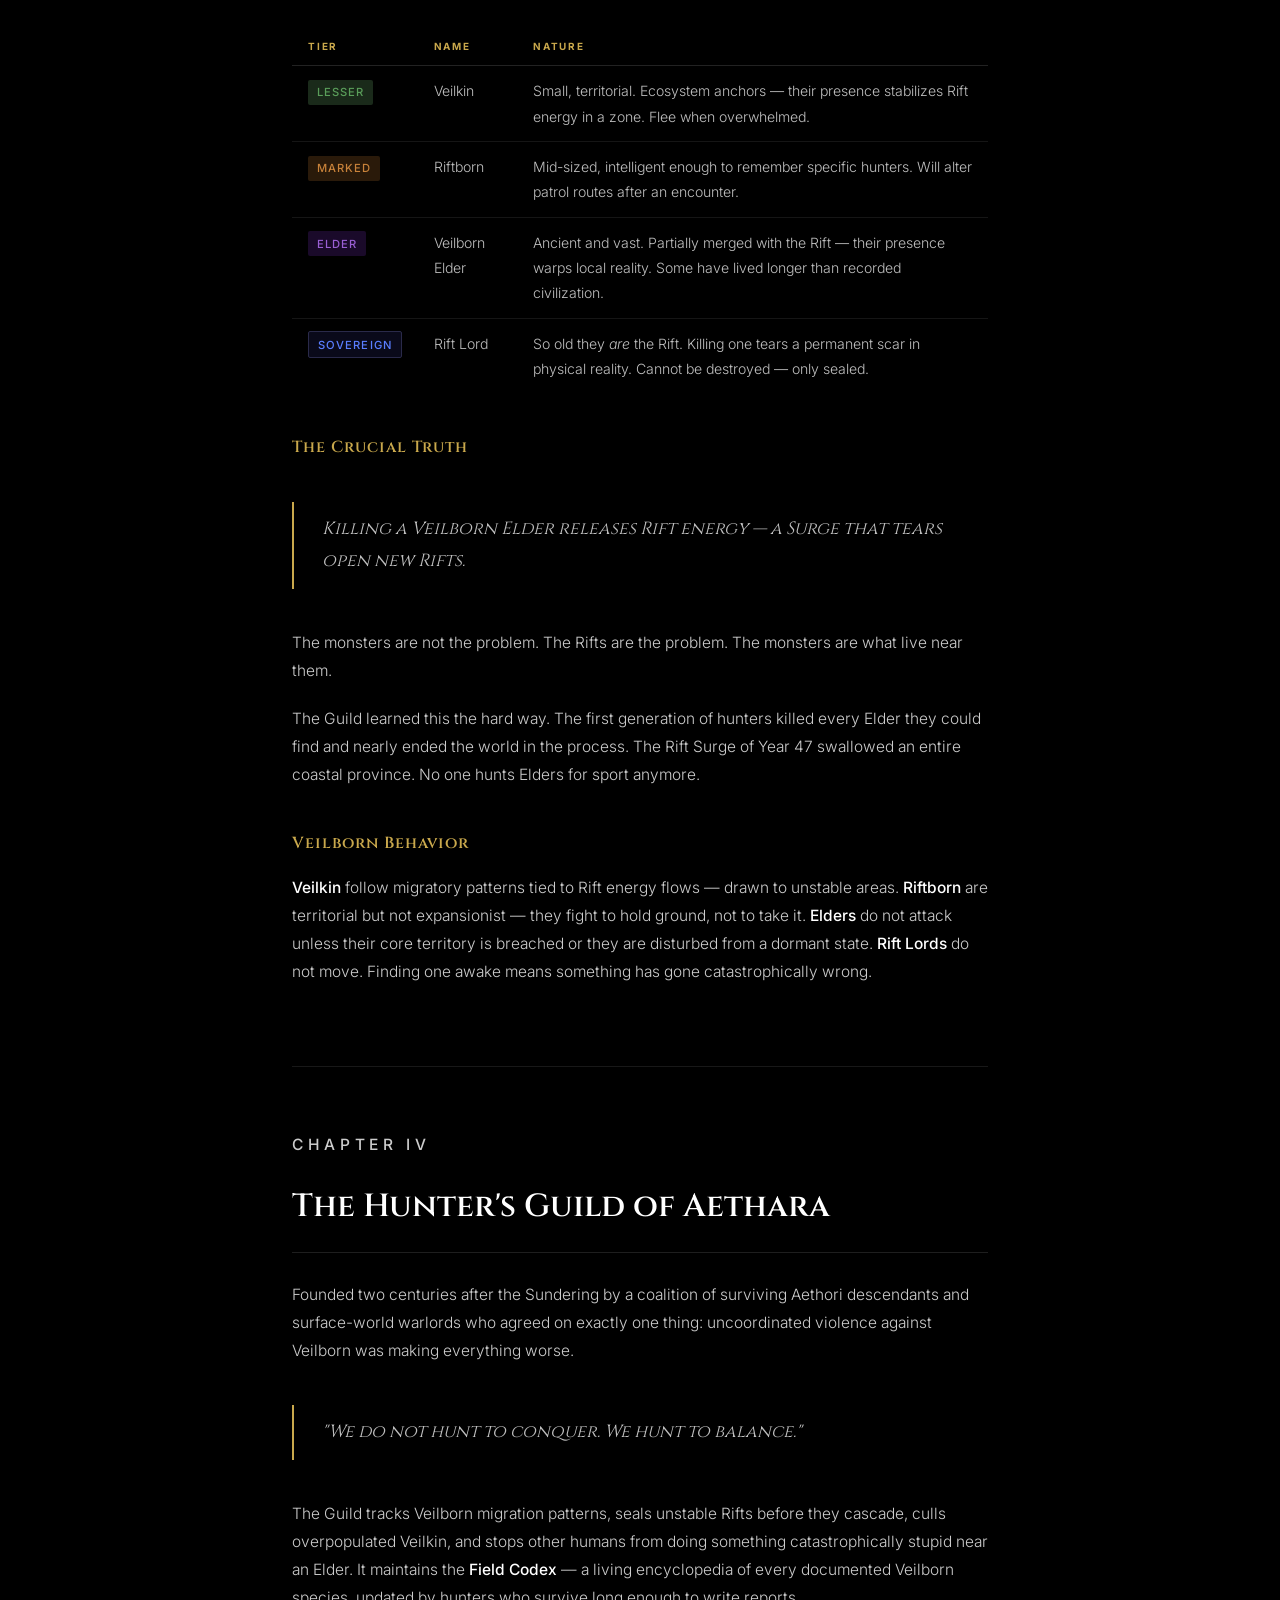
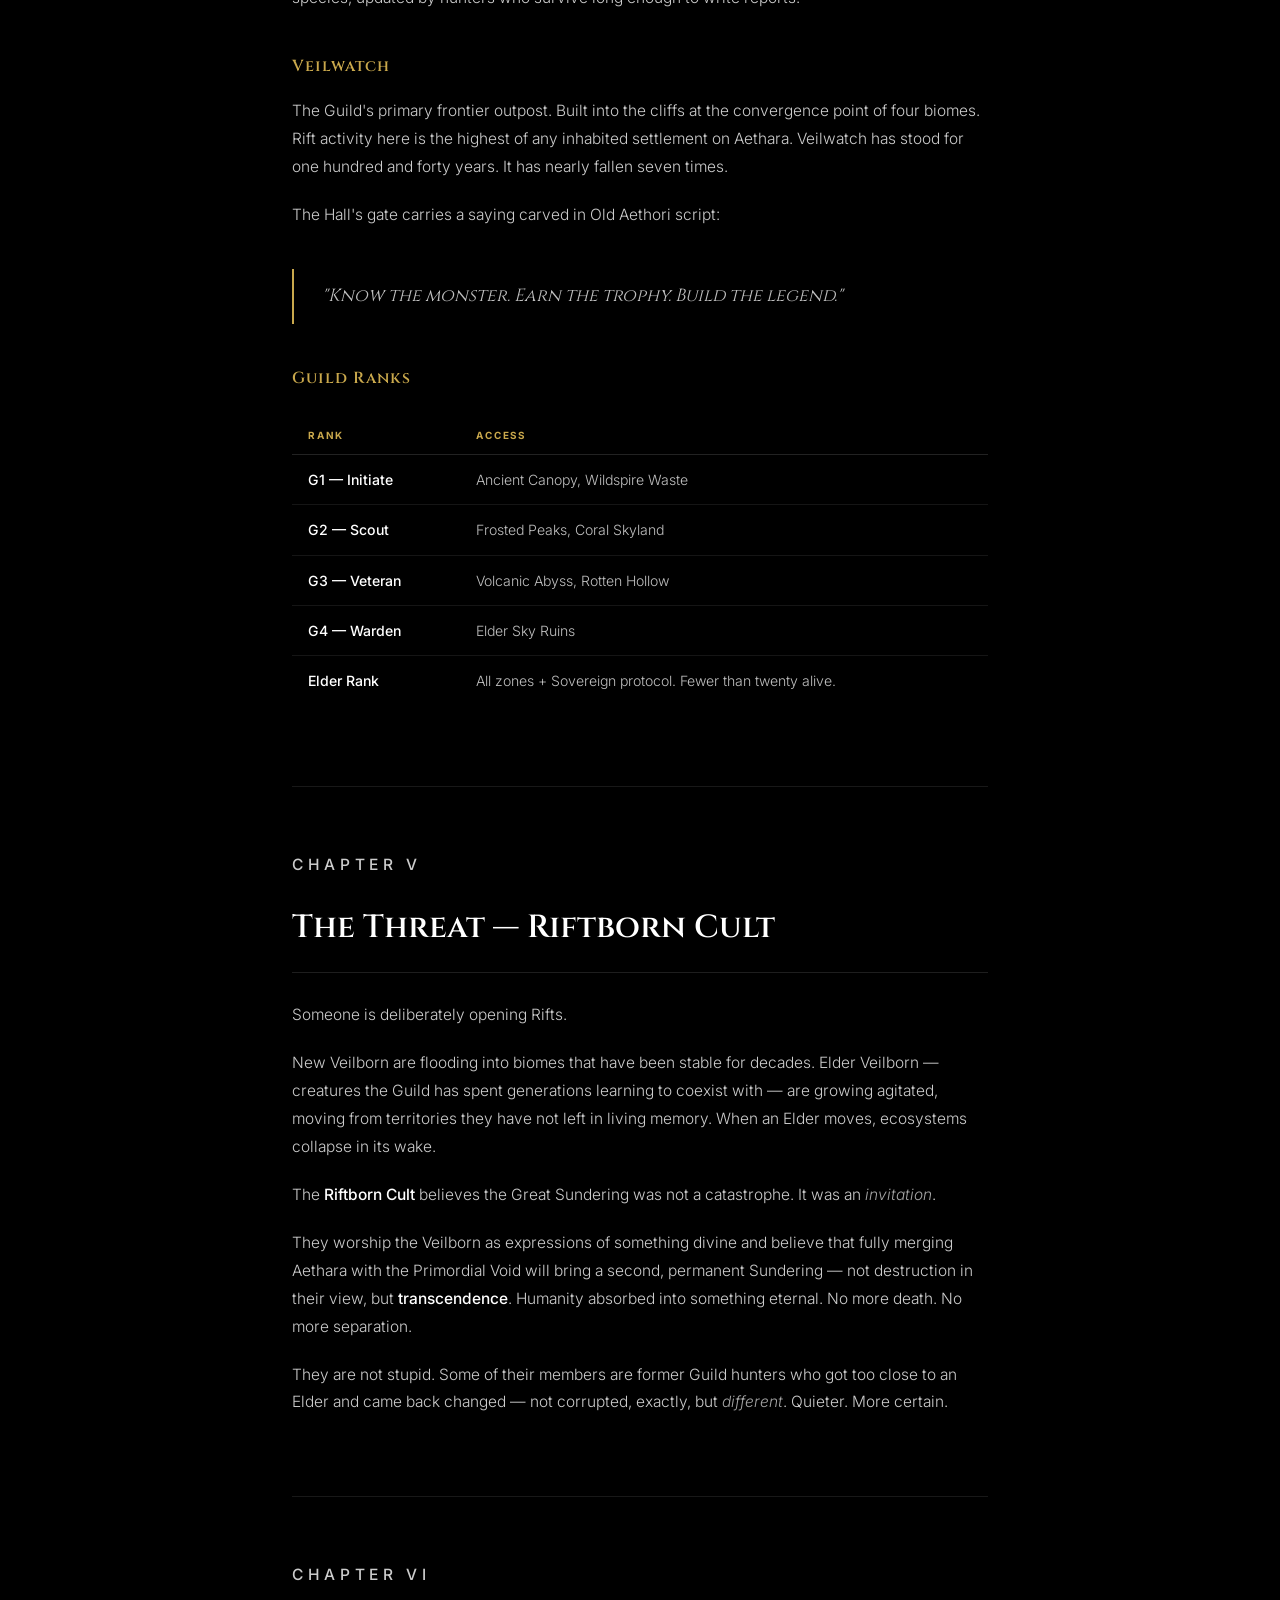
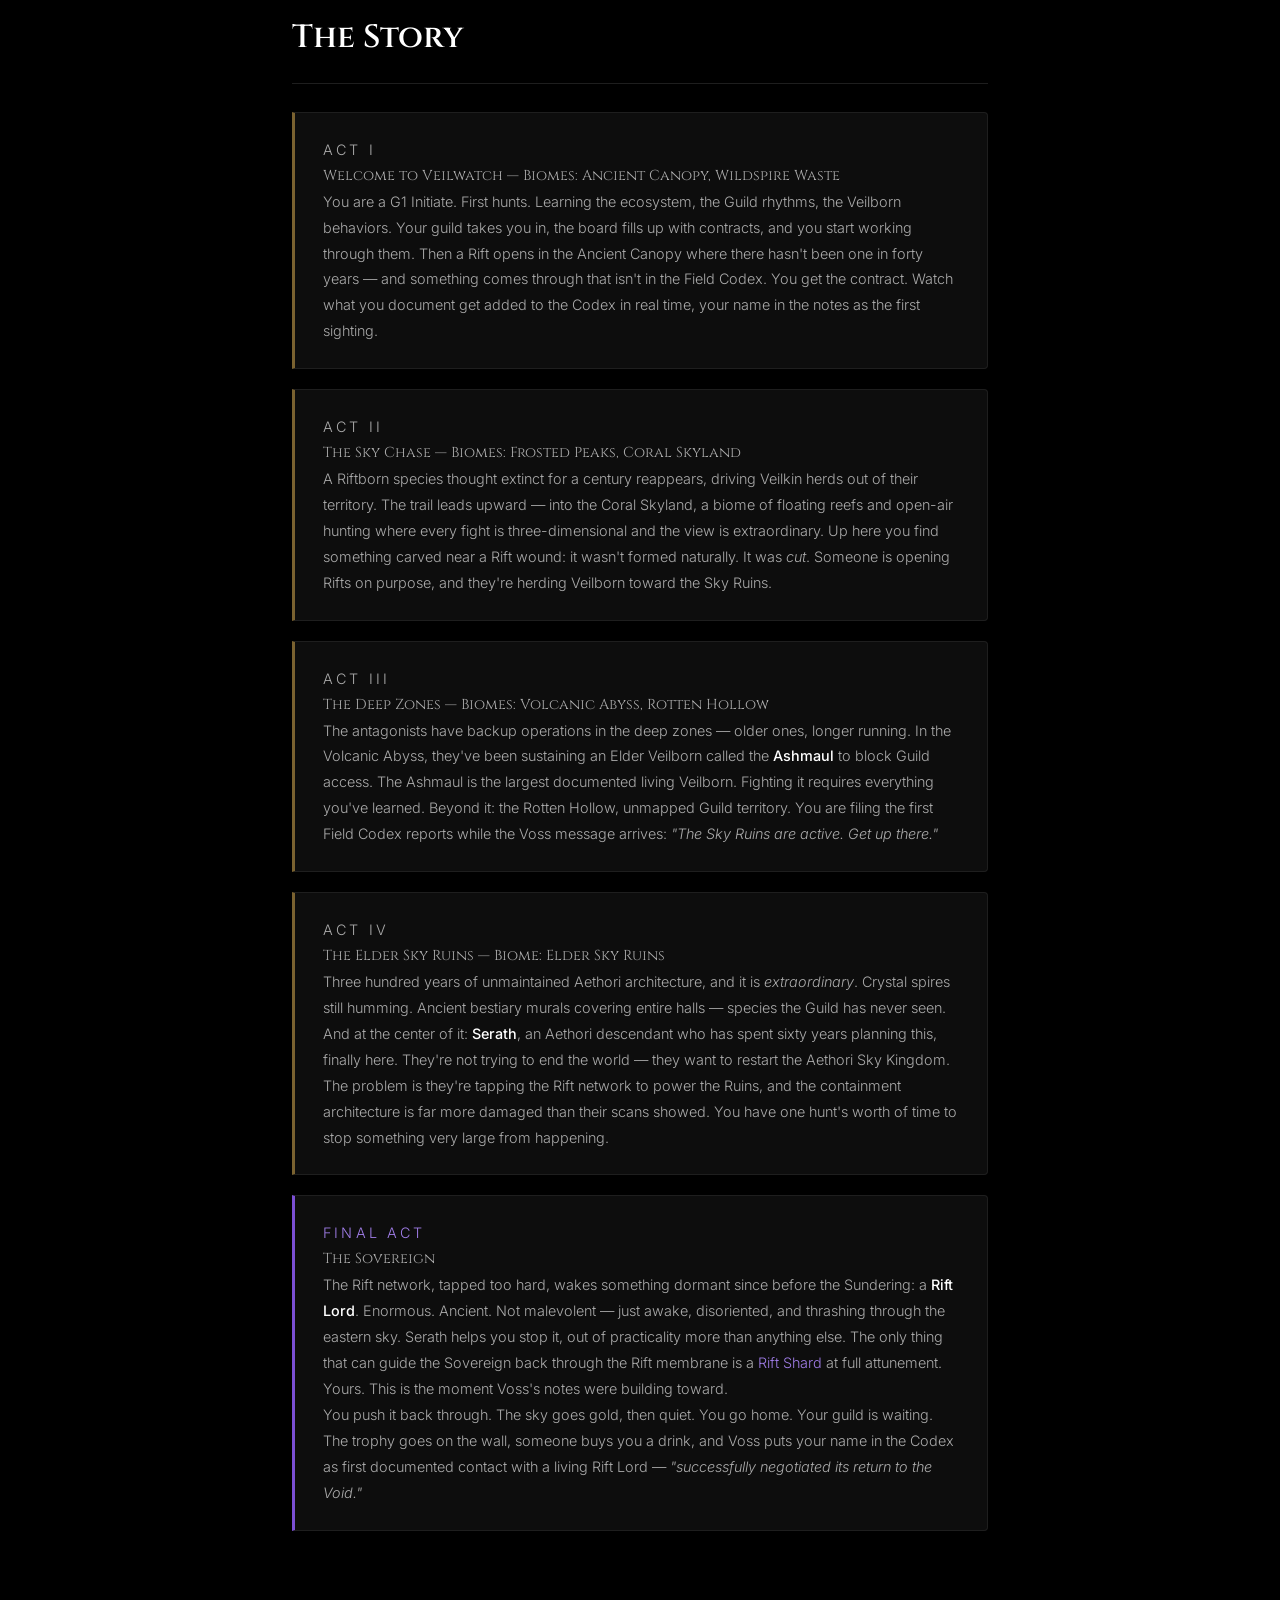
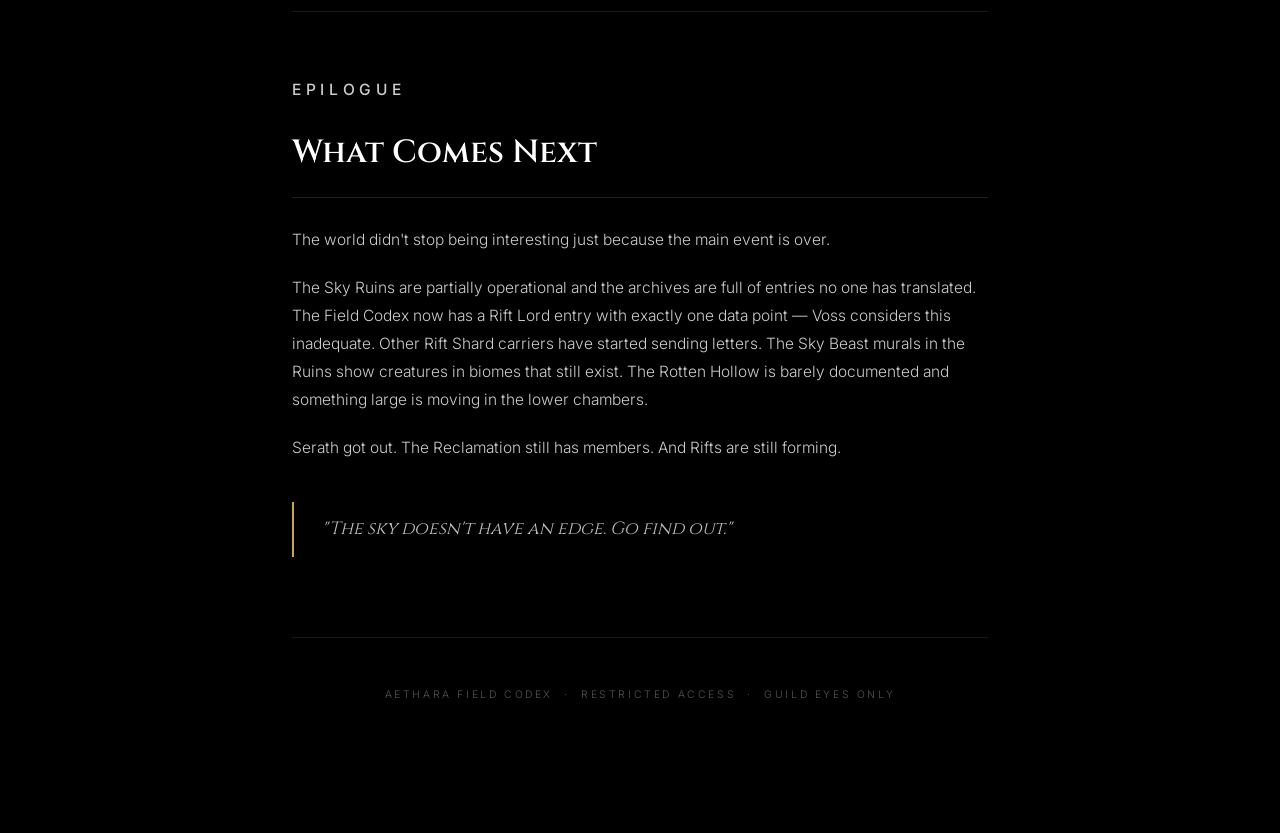
==== commit 1b56e324: "Rewrite player story: adventure-epic tone, not dark fantasy - New taglines: exploration and glory fo" ====
--- a/docs/lore.html
+++ b/docs/lore.html
@@ -6,7 +6,7 @@
   <title>Lore — Rift Hunter</title>
   <meta name="description" content="The world of Aethara — lore, history, the Great Sundering, and the Veilborn.">
   <meta property="og:title" content="Rift Hunter — The World of Aethara">
-  <meta property="og:description" content="The sky remembers what the earth has forgotten.">
+  <meta property="og:description" content="Every hunt is a story. Every biome is a frontier.">
   <meta property="og:image" content="assets/screenshots/sky-ruins.jpg">
   <link rel="preconnect" href="https://fonts.googleapis.com">
   <link href="https://fonts.googleapis.com/css2?family=Cinzel+Decorative:wght@700&family=Cinzel:wght@400;600&family=Inter:wght@300;400;500;600&display=swap" rel="stylesheet">
@@ -314,7 +314,7 @@
   <div class="lore-hero-content">
     <p class="lore-eyebrow">Field Codex — Restricted Access</p>
     <h1 class="lore-hero-title">The World of Aethara</h1>
-    <p class="lore-hero-tagline">"The sky remembers what the earth has forgotten."</p>
+    <p class="lore-hero-tagline">"Every hunt is a story. Every biome is a frontier."</p>
   </div>
 </section>
 
@@ -325,9 +325,9 @@
   <div class="chapter" id="intro">
     <p class="chapter-label">Aethara Field Codex</p>
     <h2>Three Truths</h2>
-    <div class="pull-quote">"The sky remembers what the earth has forgotten."</div>
-    <div class="pull-quote">"Hunt to survive. Understand to prevail."</div>
-    <div class="pull-quote">"Between this world and the Void — you are the only thing standing."</div>
+    <div class="pull-quote">"Every hunt is a story. Every biome is a frontier."</div>
+    <div class="pull-quote">"Know the monster. Earn the trophy. Build the legend."</div>
+    <div class="pull-quote">"The sky doesn't have an edge. Go find out."</div>
   </div>
 
   <hr class="rule">
@@ -336,10 +336,10 @@
   <div class="chapter" id="world">
     <p class="chapter-label">Chapter I</p>
     <h2>The World</h2>
-    <p>Aethara is a world of <strong>layered existence</strong>.</p>
-    <p>Below: a vast surface of ancient forests, volcanic badlands, frozen peaks, coral skylands, and rotting hollows carved deep into the earth. Above: the <strong>Sky Reaches</strong> — a realm of floating ruins, eternal storms, and open sky where the wind has a name and the clouds remember the dead.</p>
-    <p>Between the surface and the heavens exists something that was never meant to be seen: <strong class="rift-text">The Rift.</strong></p>
-    <p>A membrane between the physical world and the <strong>Primordial Void</strong> — a dimensionless space where nothing was born but everything old goes to sleep. For most of history, the Rift was invisible, sealed, forgotten.</p>
+    <p>Aethara is a world of <strong>layered wonders</strong>.</p>
+    <p>Below: ancient forests full of species no one has fully catalogued, volcanic badlands where the stone glows at night, frozen peaks with thermal vents that bloom into impossible hot-spring valleys, living coral skylands that drift with the wind, and deep hollow caverns lit by their own bioluminescent ecosystems. Above: the <strong>Sky Reaches</strong> — floating ruins of a civilization three centuries gone, open-air hunting grounds where the updrafts have names and the view from the top makes every hard climb worth it.</p>
+    <p>Between the surface and the sky exists something that changed everything: <strong class="rift-text">The Rift.</strong></p>
+    <p>A membrane between the physical world and the <strong>Primordial Void</strong> — a vast, ancient space where the oldest things sleep and the newest things come from. For most of history, the Rift was invisible, sealed, unfound.</p>
     <p>Then humanity found its edge. Then they pushed through.</p>
   </div>
 
@@ -420,7 +420,7 @@
     <h3>Veilwatch</h3>
     <p>The Guild's primary frontier outpost. Built into the cliffs at the convergence point of four biomes. Rift activity here is the highest of any inhabited settlement on Aethara. Veilwatch has stood for one hundred and forty years. It has nearly fallen seven times.</p>
     <p>The Hall's gate carries a saying carved in Old Aethori script:</p>
-    <div class="pull-quote">"The monster you do not understand is the one that kills you."</div>
+    <div class="pull-quote">"Know the monster. Earn the trophy. Build the legend."</div>
 
     <h3>Guild Ranks</h3>
     <table class="lore-table">
@@ -457,35 +457,33 @@
 
     <div class="act-box" id="act1">
       <p class="act-label">Act I</p>
-      <p class="act-title">Veilwatch — Biomes: Ancient Canopy, Wildspire Waste</p>
-      <p>You arrive at Veilwatch with no rank and a worn weapon. You hunt Veilkin to prove you belong, learn the Guild's rules, survive your first Riftborn encounter. A Rift opens in the Ancient Canopy where there has not been one in forty years. Something came through that is not in the Field Codex. The Elder Scholar begins watching you very closely.</p>
+      <p class="act-title">Welcome to Veilwatch — Biomes: Ancient Canopy, Wildspire Waste</p>
+      <p>You are a G1 Initiate. First hunts. Learning the ecosystem, the Guild rhythms, the Veilborn behaviors. Your guild takes you in, the board fills up with contracts, and you start working through them. Then a Rift opens in the Ancient Canopy where there hasn't been one in forty years — and something comes through that isn't in the Field Codex. You get the contract. Watch what you document get added to the Codex in real time, your name in the notes as the first sighting.</p>
     </div>
 
     <div class="act-box" id="act2">
       <p class="act-label">Act II</p>
-      <p class="act-title">The Coral Skyland Collapse — Biomes: Frosted Peaks, Coral Skyland</p>
-      <p>An entire biome destabilizes. A Riftborn of a species thought extinct is driving smaller creatures from their territory in a coordinated pattern that looks disturbingly like a military advance. You find Cult markings carved into stone near a Rift wound that was not formed naturally — it was cut.</p>
+      <p class="act-title">The Sky Chase — Biomes: Frosted Peaks, Coral Skyland</p>
+      <p>A Riftborn species thought extinct for a century reappears, driving Veilkin herds out of their territory. The trail leads upward — into the Coral Skyland, a biome of floating reefs and open-air hunting where every fight is three-dimensional and the view is extraordinary. Up here you find something carved near a Rift wound: it wasn't formed naturally. It was <em>cut</em>. Someone is opening Rifts on purpose, and they're herding Veilborn toward the Sky Ruins.</p>
     </div>
 
     <div class="act-box" id="act3">
       <p class="act-label">Act III</p>
-      <p class="act-title">Into the Deep — Biomes: Volcanic Abyss, Rotten Hollow</p>
-      <p>The Cult has been operating in the deep zones for years, feeding an Elder Veilborn called the Ashmaul — making it larger than anything in recorded history. The Elder Scholar sends one message and goes silent for three days: <em>"Do not let it reach the Sky Ruins."</em></p>
+      <p class="act-title">The Deep Zones — Biomes: Volcanic Abyss, Rotten Hollow</p>
+      <p>The antagonists have backup operations in the deep zones — older ones, longer running. In the Volcanic Abyss, they've been sustaining an Elder Veilborn called the <strong>Ashmaul</strong> to block Guild access. The Ashmaul is the largest documented living Veilborn. Fighting it requires everything you've learned. Beyond it: the Rotten Hollow, unmapped Guild territory. You are filing the first Field Codex reports while the Voss message arrives: <em>"The Sky Ruins are active. Get up there."</em></p>
     </div>
 
     <div class="act-box" id="act4">
       <p class="act-label">Act IV</p>
       <p class="act-title">The Elder Sky Ruins — Biome: Elder Sky Ruins</p>
-      <p>The ruins of the original Aethori civilization. Still floating. Still partially intact. A presence has been maintaining them since before the Guild existed. The Cult's leader reveals themselves: <strong>Serath</strong>, an Aethori descendant two hundred and thirty years old, sustained by a Rift Shard embedded in their chest. They want to restore the Aethori Sky Kingdom — using the Veilborn as its living foundation.</p>
-      <p>Serath does not believe they are the villain. They might not be wrong.</p>
+      <p>Three hundred years of unmaintained Aethori architecture, and it is <em>extraordinary</em>. Crystal spires still humming. Ancient bestiary murals covering entire halls — species the Guild has never seen. And at the center of it: <strong>Serath</strong>, an Aethori descendant who has spent sixty years planning this, finally here. They're not trying to end the world — they want to restart the Aethori Sky Kingdom. The problem is they're tapping the Rift network to power the Ruins, and the containment architecture is far more damaged than their scans showed. You have one hunt's worth of time to stop something very large from happening.</p>
     </div>
 
     <div class="act-box rift" id="final">
       <p class="act-label">Final Act</p>
-      <p class="act-title">The Sovereign Stirs</p>
-      <p>A Rift Lord wakes beneath the Elder Sky Ruins. It has been dormant since before the Sundering. Serath woke it deliberately, believing it would complete the merge. Instead it is simply enormous and confused and destroying everything in its vicinity — which currently includes the entire eastern sky.</p>
-      <p>A Rift Lord cannot be killed. It has to be sealed back into the Void. The only thing in the world that can touch the Rift membrane from this side without killing the person holding it is a <span class="rift-text">Rift Shard</span>.</p>
-      <p>The Scholar's notes end mid-sentence.</p>
+      <p class="act-title">The Sovereign</p>
+      <p>The Rift network, tapped too hard, wakes something dormant since before the Sundering: a <strong>Rift Lord</strong>. Enormous. Ancient. Not malevolent — just awake, disoriented, and thrashing through the eastern sky. Serath helps you stop it, out of practicality more than anything else. The only thing that can guide the Sovereign back through the Rift membrane is a <span class="rift-text">Rift Shard</span> at full attunement. Yours. This is the moment Voss's notes were building toward.</p>
+      <p>You push it back through. The sky goes gold, then quiet. You go home. Your guild is waiting. The trophy goes on the wall, someone buys you a drink, and Voss puts your name in the Codex as first documented contact with a living Rift Lord — <em>"successfully negotiated its return to the Void."</em></p>
     </div>
   </div>
 
@@ -494,11 +492,11 @@
   <!-- LOOSE ENDS -->
   <div class="chapter" id="after">
     <p class="chapter-label">Epilogue</p>
-    <h2>What Remains</h2>
-    <p>The story does not end cleanly. It never does.</p>
-    <p>What are the other eleven Rift Shards, and who carries them? Where did the Aethori Sky Beasts — the original creatures they flew on — go after the Sundering? What is in the locked section of the Field Codex that no Guild Master has opened? The Rift Lord that was sealed is still in there. And Rifts are still forming.</p>
-    <p>Serath survived. Or didn't. Either way, they had followers who still believe.</p>
-    <div class="pull-quote">"The sky remembers what the earth has forgotten."</div>
+    <h2>What Comes Next</h2>
+    <p>The world didn't stop being interesting just because the main event is over.</p>
+    <p>The Sky Ruins are partially operational and the archives are full of entries no one has translated. The Field Codex now has a Rift Lord entry with exactly one data point — Voss considers this inadequate. Other Rift Shard carriers have started sending letters. The Sky Beast murals in the Ruins show creatures in biomes that still exist. The Rotten Hollow is barely documented and something large is moving in the lower chambers.</p>
+    <p>Serath got out. The Reclamation still has members. And Rifts are still forming.</p>
+    <div class="pull-quote">"The sky doesn't have an edge. Go find out."</div>
   </div>
 
   <div class="codex-stamp">
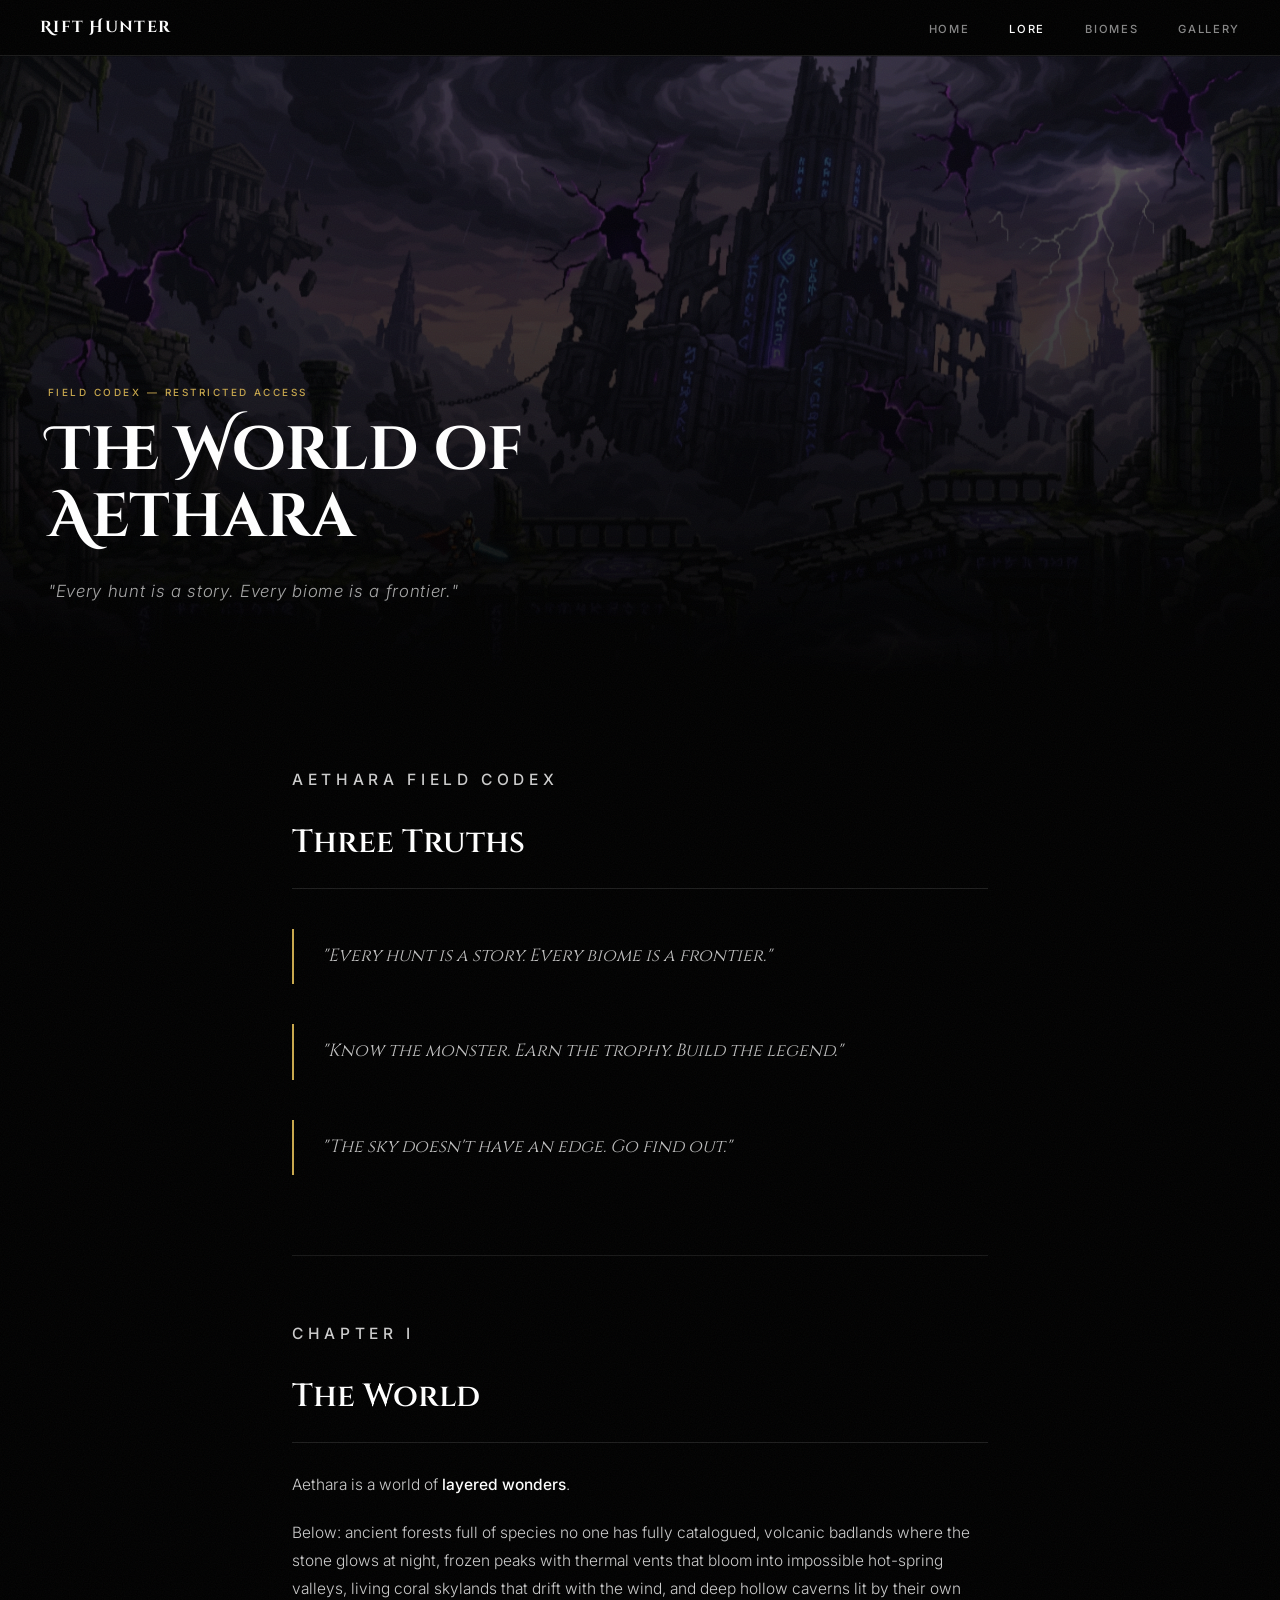
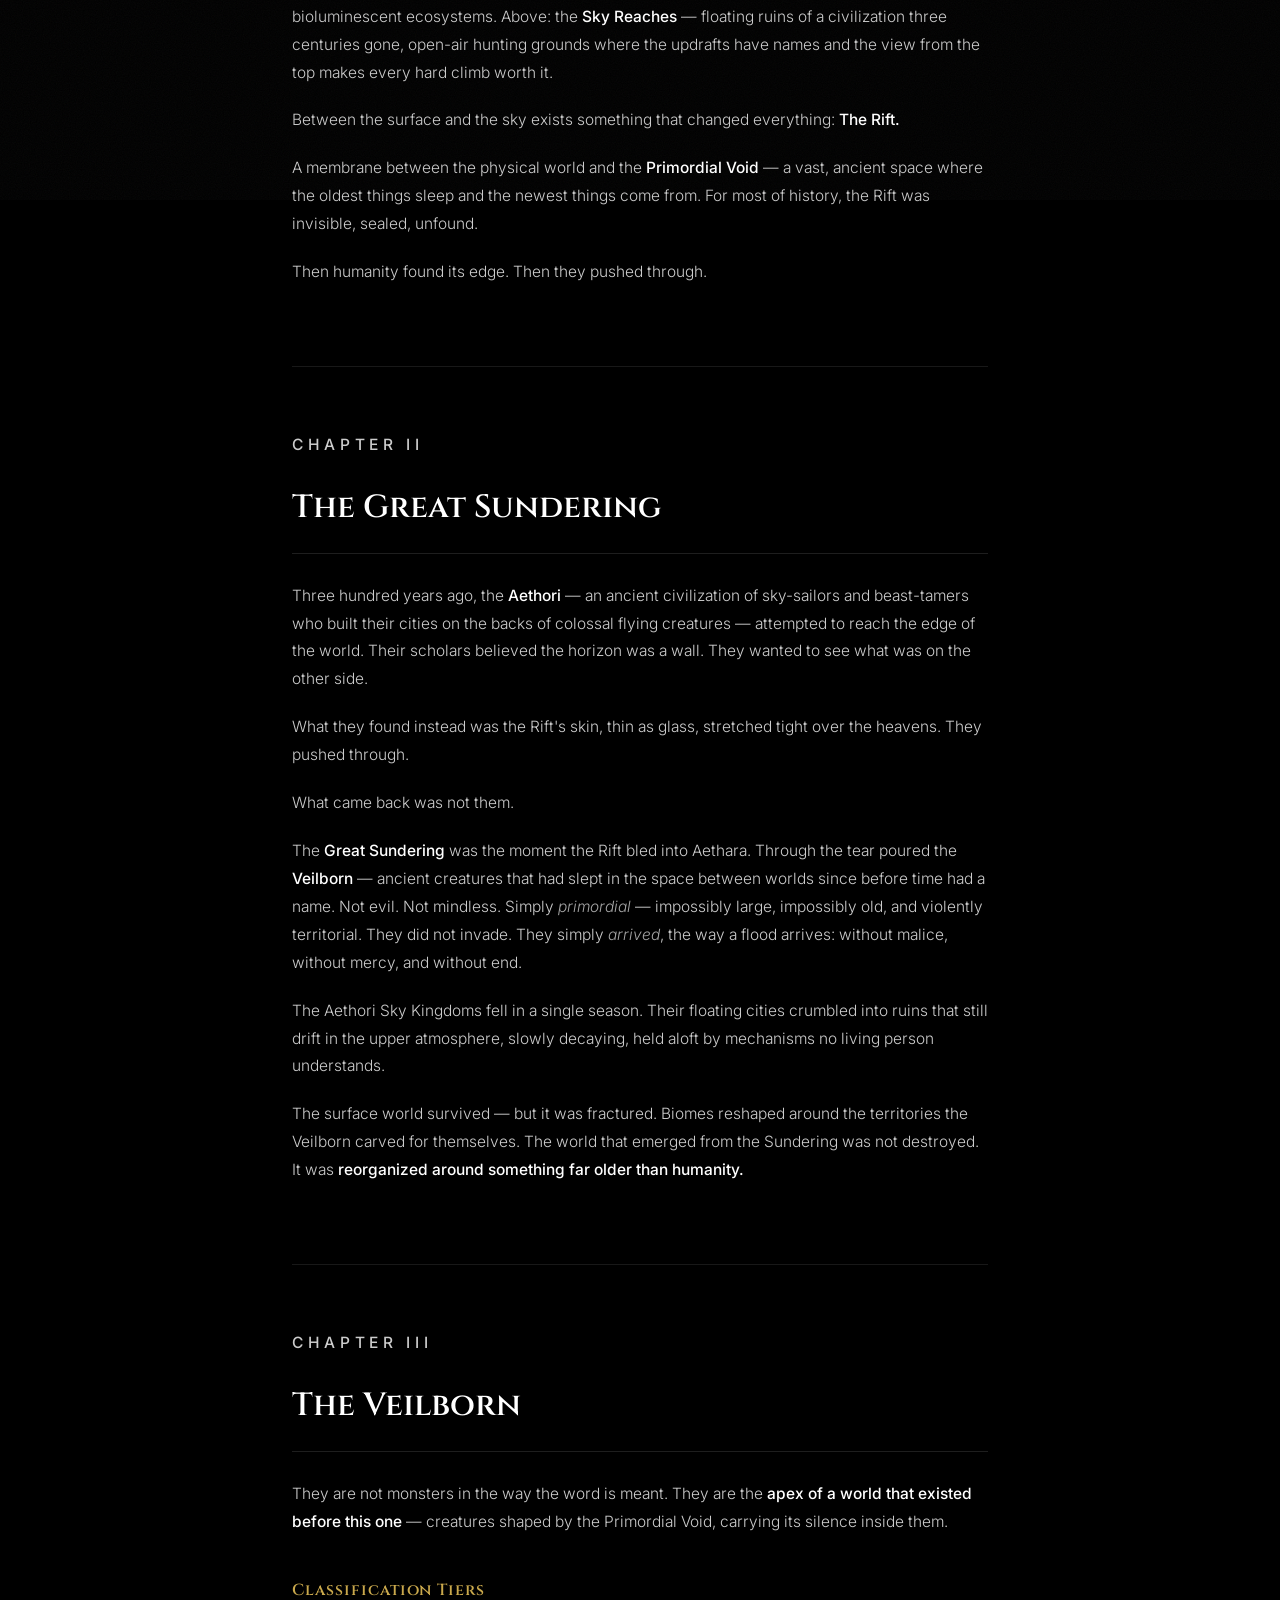
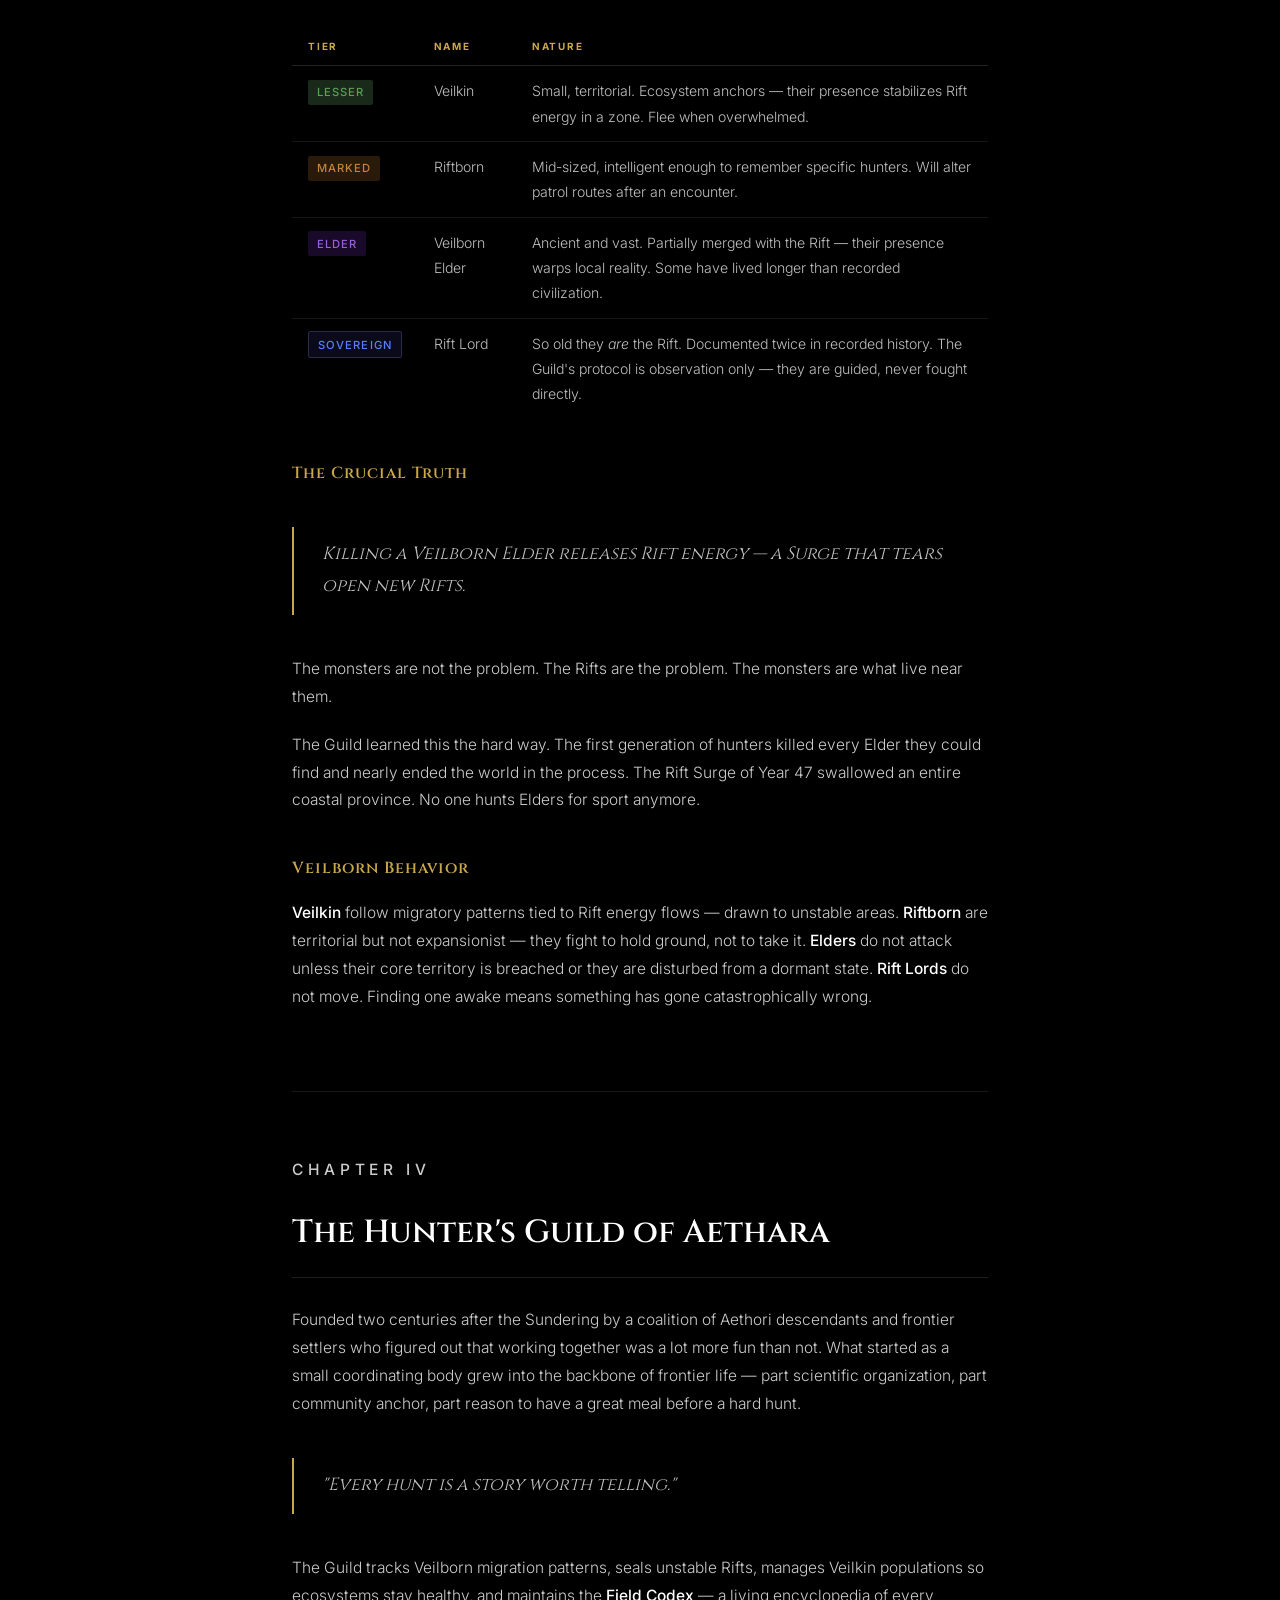
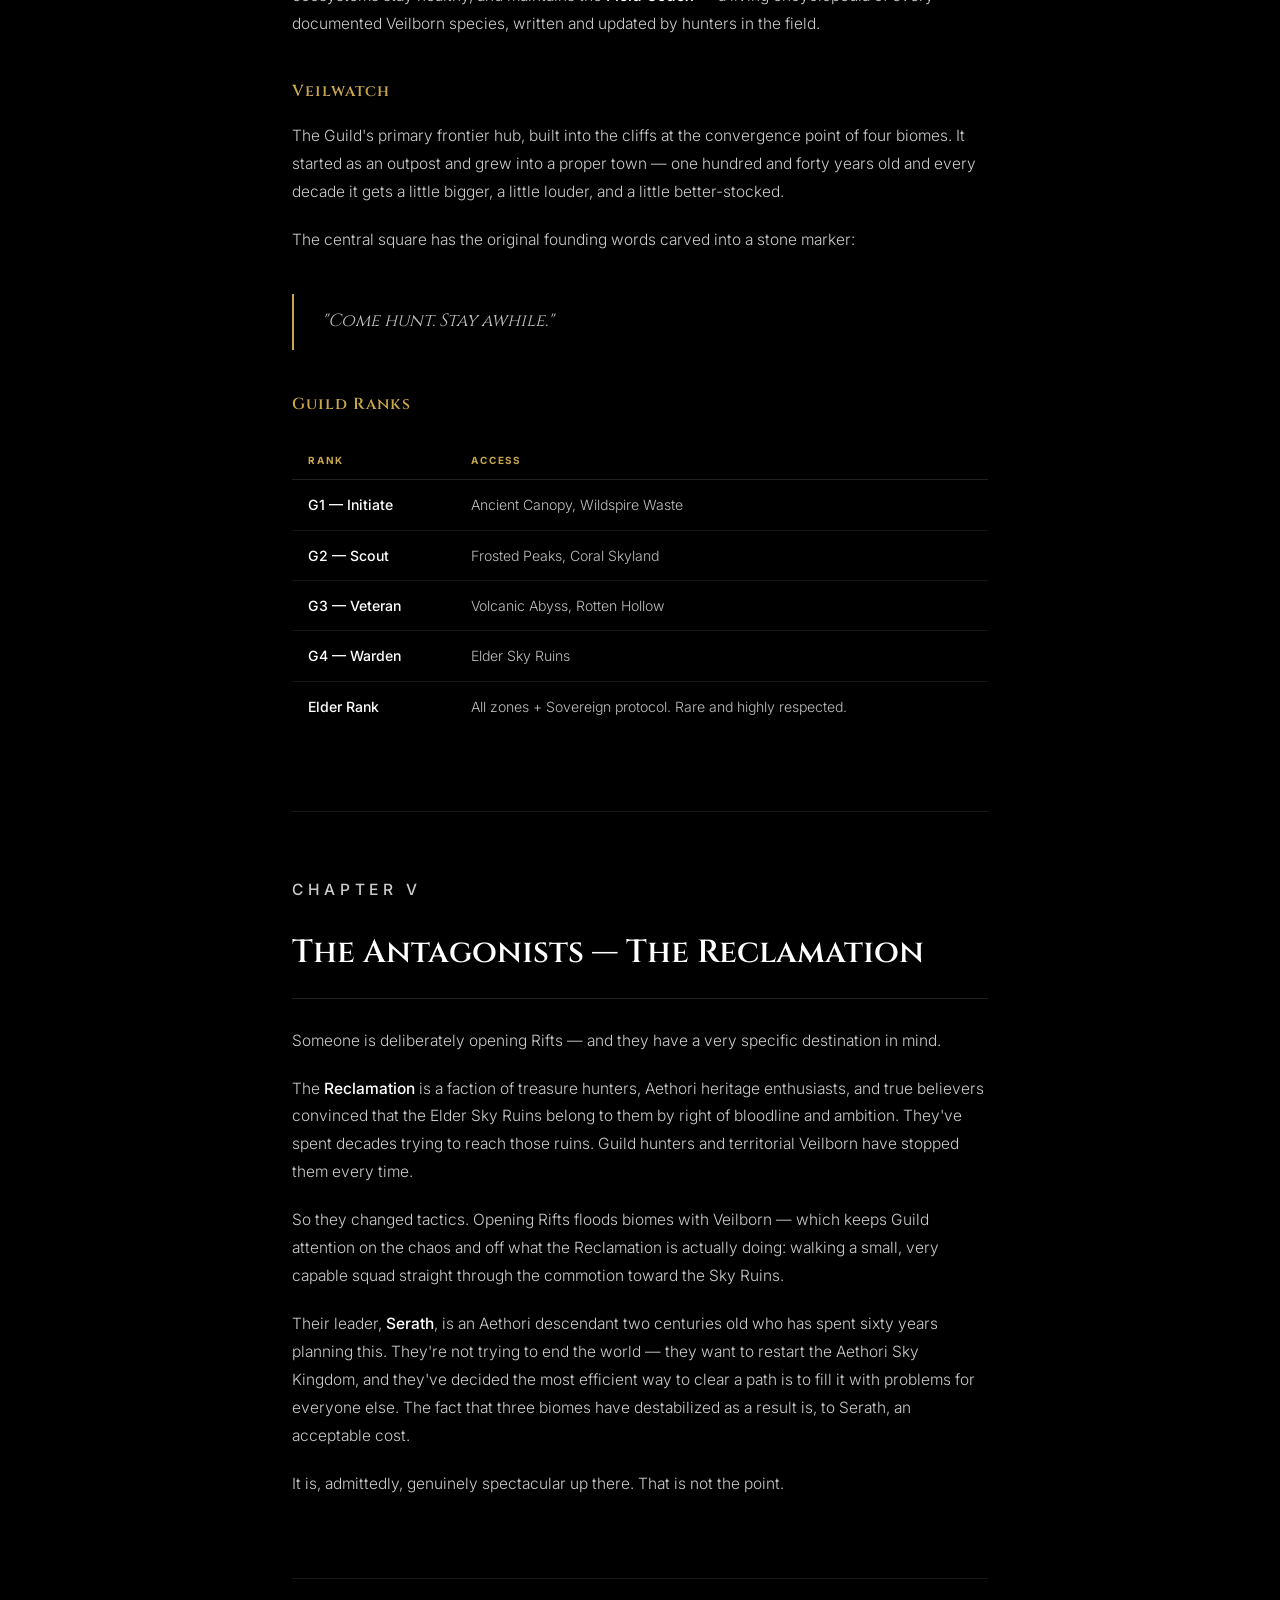
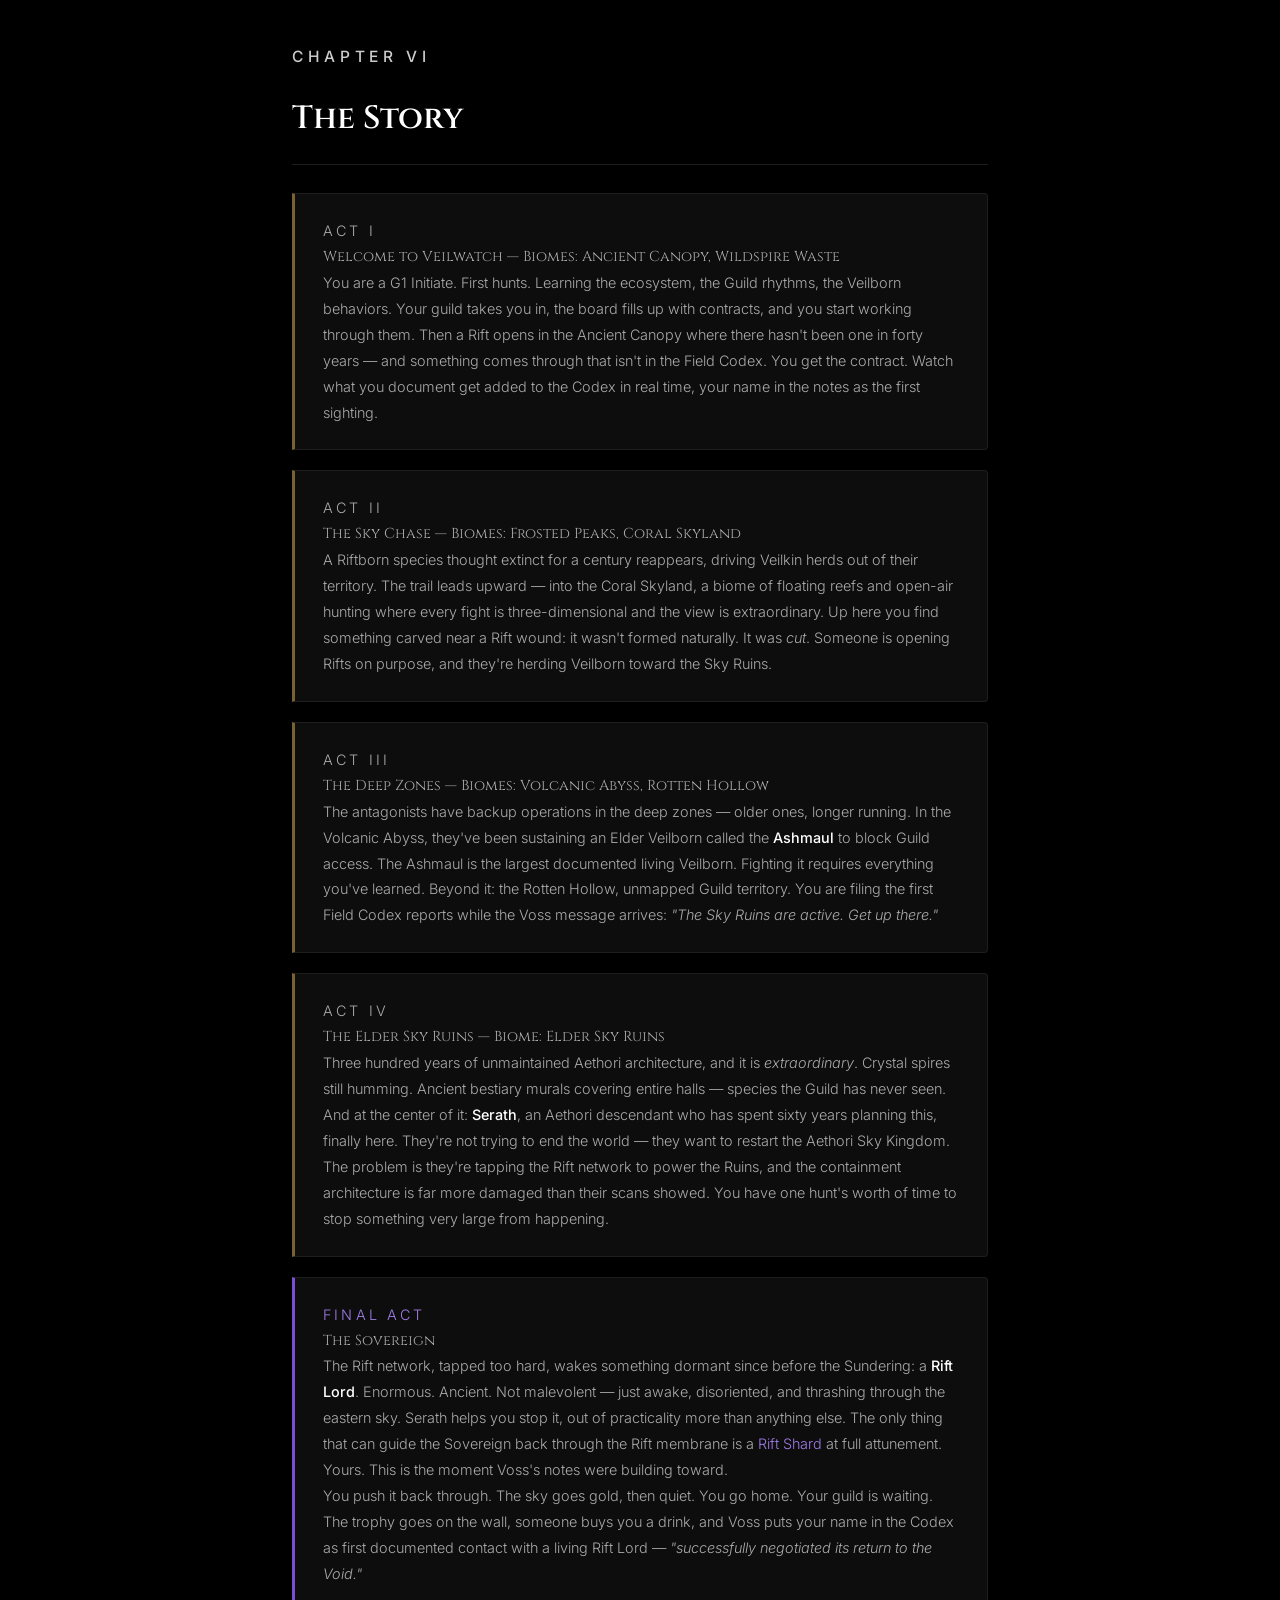
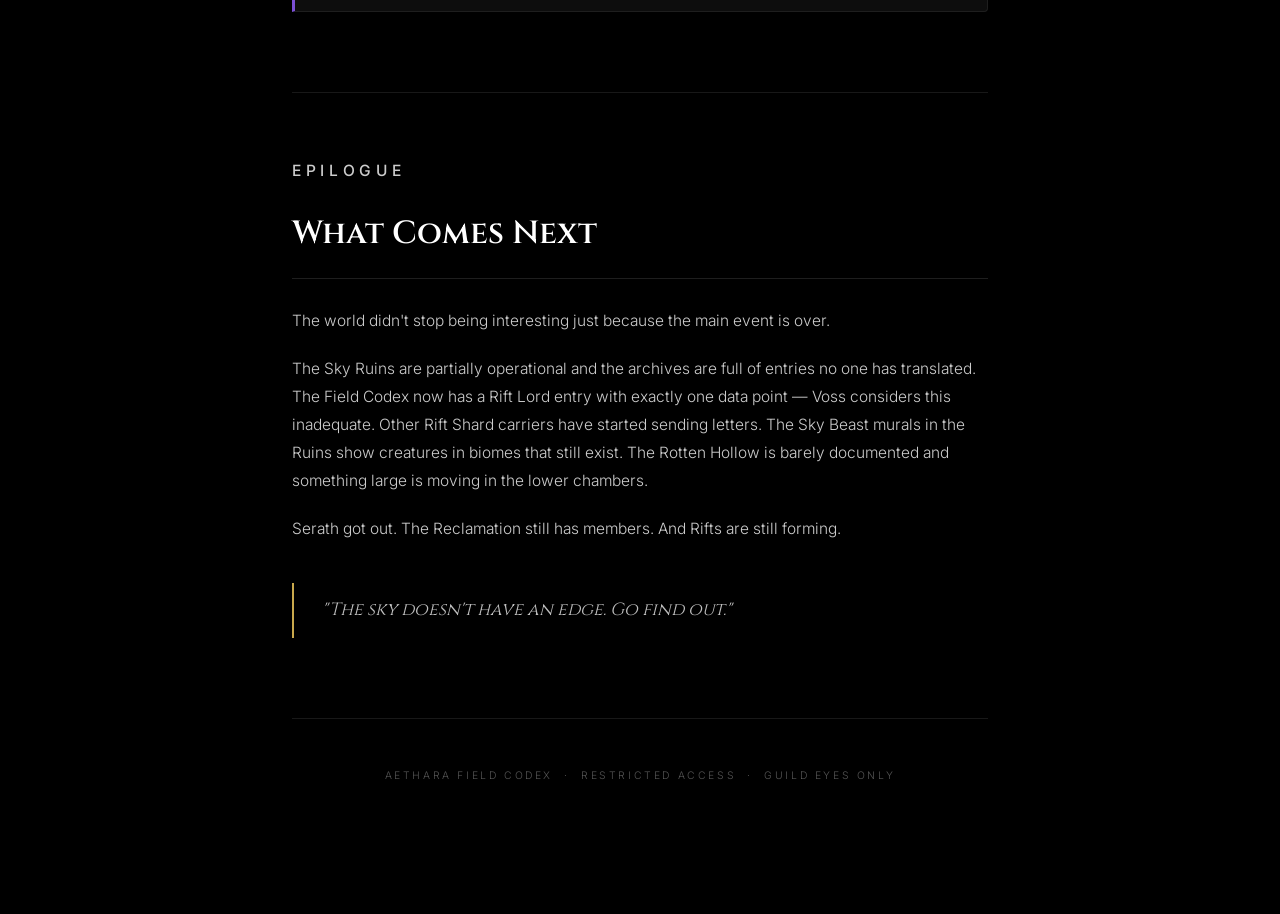
==== commit a5f243f0: "Sweep all grim content from GitHub Pages: tone, images, copy, descriptions - Film grain reduced (0.0" ====
--- a/docs/lore.html
+++ b/docs/lore.html
@@ -393,7 +393,7 @@
         <tr>
           <td><span class="tier-badge tier-sovereign">Sovereign</span></td>
           <td>Rift Lord</td>
-          <td>So old they <em>are</em> the Rift. Killing one tears a permanent scar in physical reality. Cannot be destroyed — only sealed.</td>
+          <td>So old they <em>are</em> the Rift. Documented twice in recorded history. The Guild's protocol is observation only — they are guided, never fought directly.</td>
         </tr>
       </tbody>
     </table>
@@ -413,14 +413,14 @@
   <div class="chapter" id="guild">
     <p class="chapter-label">Chapter IV</p>
     <h2>The Hunter's Guild of Aethara</h2>
-    <p>Founded two centuries after the Sundering by a coalition of surviving Aethori descendants and surface-world warlords who agreed on exactly one thing: uncoordinated violence against Veilborn was making everything worse.</p>
-    <div class="pull-quote">"We do not hunt to conquer. We hunt to balance."</div>
-    <p>The Guild tracks Veilborn migration patterns, seals unstable Rifts before they cascade, culls overpopulated Veilkin, and stops other humans from doing something catastrophically stupid near an Elder. It maintains the <strong>Field Codex</strong> — a living encyclopedia of every documented Veilborn species, updated by hunters who survive long enough to write reports.</p>
+    <p>Founded two centuries after the Sundering by a coalition of Aethori descendants and frontier settlers who figured out that working together was a lot more fun than not. What started as a small coordinating body grew into the backbone of frontier life — part scientific organization, part community anchor, part reason to have a great meal before a hard hunt.</p>
+    <div class="pull-quote">"Every hunt is a story worth telling."</div>
+    <p>The Guild tracks Veilborn migration patterns, seals unstable Rifts, manages Veilkin populations so ecosystems stay healthy, and maintains the <strong>Field Codex</strong> — a living encyclopedia of every documented Veilborn species, written and updated by hunters in the field.</p>
 
     <h3>Veilwatch</h3>
-    <p>The Guild's primary frontier outpost. Built into the cliffs at the convergence point of four biomes. Rift activity here is the highest of any inhabited settlement on Aethara. Veilwatch has stood for one hundred and forty years. It has nearly fallen seven times.</p>
-    <p>The Hall's gate carries a saying carved in Old Aethori script:</p>
-    <div class="pull-quote">"Know the monster. Earn the trophy. Build the legend."</div>
+    <p>The Guild's primary frontier hub, built into the cliffs at the convergence point of four biomes. It started as an outpost and grew into a proper town — one hundred and forty years old and every decade it gets a little bigger, a little louder, and a little better-stocked.</p>
+    <p>The central square has the original founding words carved into a stone marker:</p>
+    <div class="pull-quote">"Come hunt. Stay awhile."</div>
 
     <h3>Guild Ranks</h3>
     <table class="lore-table">
@@ -430,22 +430,22 @@
         <tr><td>G2 — Scout</td><td>Frosted Peaks, Coral Skyland</td></tr>
         <tr><td>G3 — Veteran</td><td>Volcanic Abyss, Rotten Hollow</td></tr>
         <tr><td>G4 — Warden</td><td>Elder Sky Ruins</td></tr>
-        <tr><td>Elder Rank</td><td>All zones + Sovereign protocol. Fewer than twenty alive.</td></tr>
+        <tr><td>Elder Rank</td><td>All zones + Sovereign protocol. Rare and highly respected.</td></tr>
       </tbody>
     </table>
   </div>
 
   <hr class="rule">
 
-  <!-- THE THREAT -->
+  <!-- THE ANTAGONISTS -->
   <div class="chapter" id="threat">
     <p class="chapter-label">Chapter V</p>
-    <h2>The Threat — Riftborn Cult</h2>
-    <p>Someone is deliberately opening Rifts.</p>
-    <p>New Veilborn are flooding into biomes that have been stable for decades. Elder Veilborn — creatures the Guild has spent generations learning to coexist with — are growing agitated, moving from territories they have not left in living memory. When an Elder moves, ecosystems collapse in its wake.</p>
-    <p>The <strong class="rift-text">Riftborn Cult</strong> believes the Great Sundering was not a catastrophe. It was an <em>invitation</em>.</p>
-    <p>They worship the Veilborn as expressions of something divine and believe that fully merging Aethara with the Primordial Void will bring a second, permanent Sundering — not destruction in their view, but <strong>transcendence</strong>. Humanity absorbed into something eternal. No more death. No more separation.</p>
-    <p>They are not stupid. Some of their members are former Guild hunters who got too close to an Elder and came back changed — not corrupted, exactly, but <em>different</em>. Quieter. More certain.</p>
+    <h2>The Antagonists — The Reclamation</h2>
+    <p>Someone is deliberately opening Rifts — and they have a very specific destination in mind.</p>
+    <p>The <strong>Reclamation</strong> is a faction of treasure hunters, Aethori heritage enthusiasts, and true believers convinced that the Elder Sky Ruins belong to them by right of bloodline and ambition. They've spent decades trying to reach those ruins. Guild hunters and territorial Veilborn have stopped them every time.</p>
+    <p>So they changed tactics. Opening Rifts floods biomes with Veilborn — which keeps Guild attention on the chaos and off what the Reclamation is actually doing: walking a small, very capable squad straight through the commotion toward the Sky Ruins.</p>
+    <p>Their leader, <strong>Serath</strong>, is an Aethori descendant two centuries old who has spent sixty years planning this. They're not trying to end the world — they want to restart the Aethori Sky Kingdom, and they've decided the most efficient way to clear a path is to fill it with problems for everyone else. The fact that three biomes have destabilized as a result is, to Serath, an acceptable cost.</p>
+    <p>It is, admittedly, genuinely spectacular up there. That is not the point.</p>
   </div>
 
   <hr class="rule">
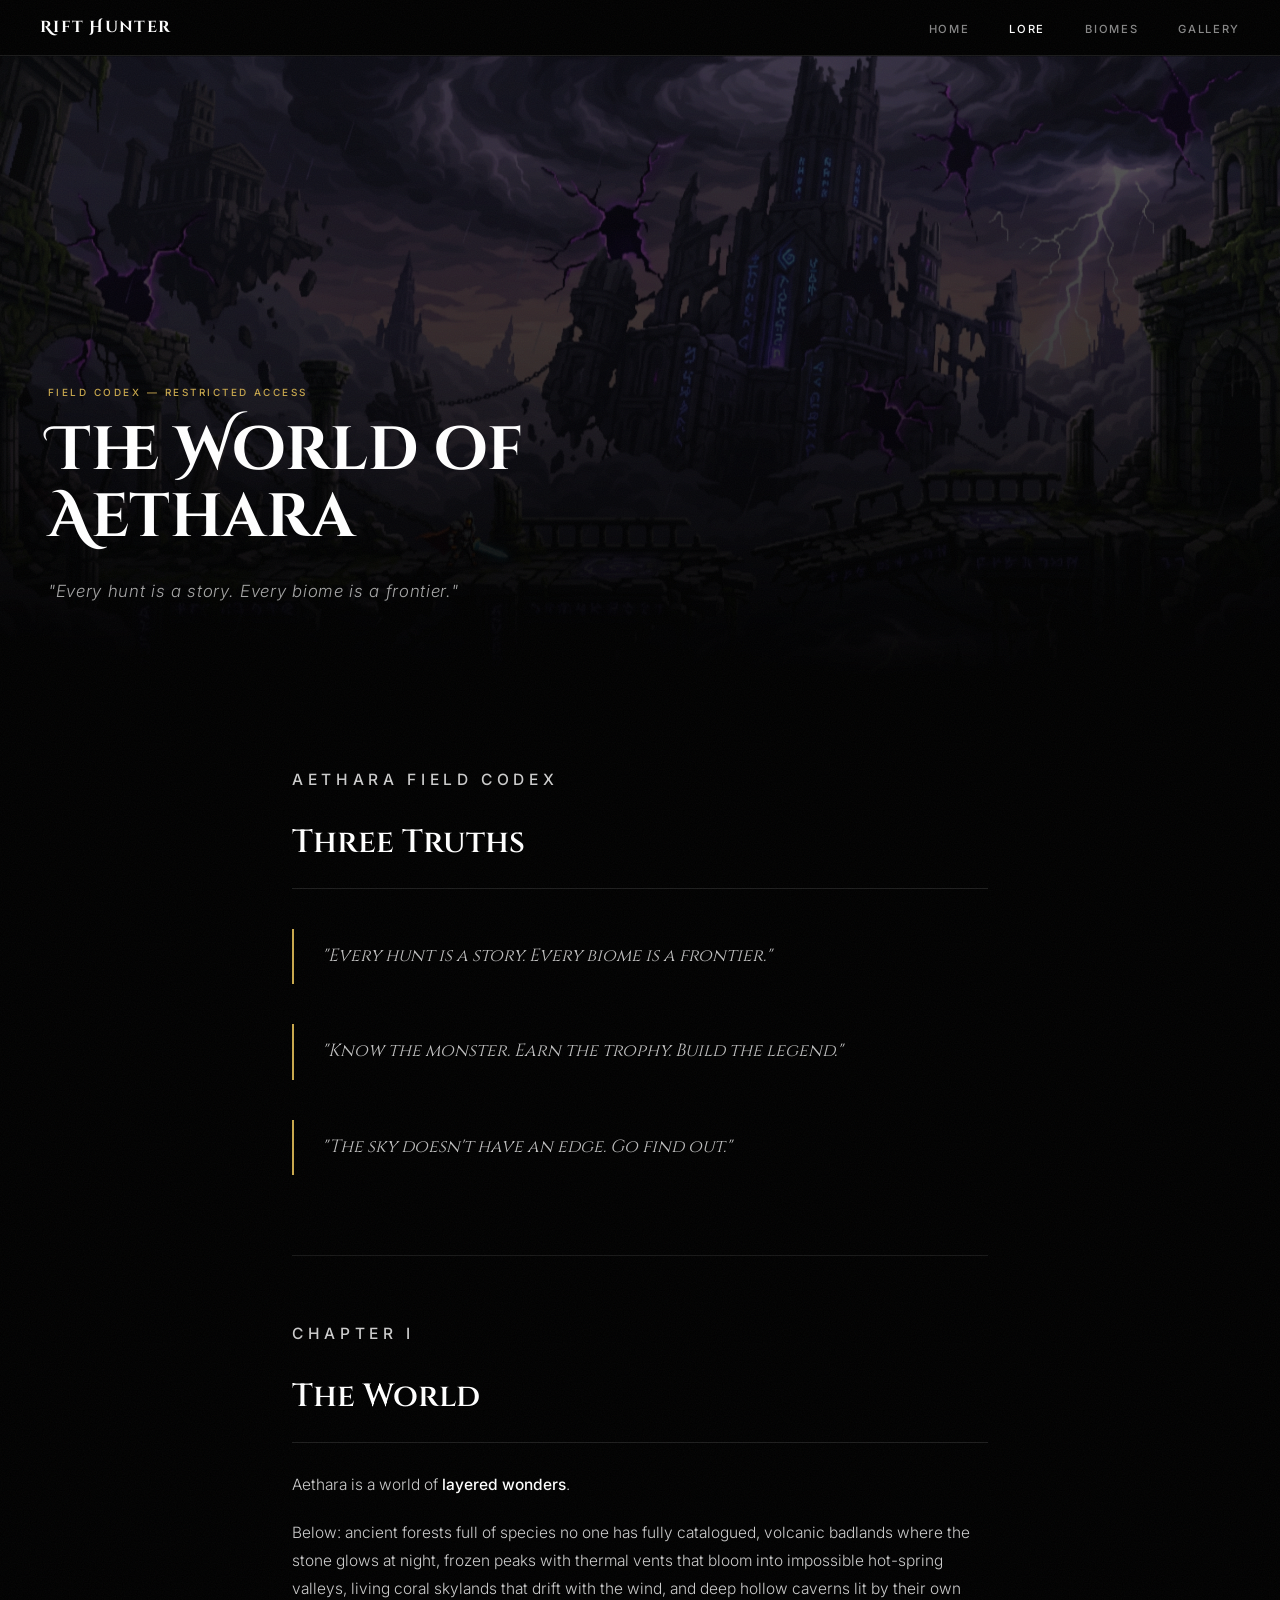
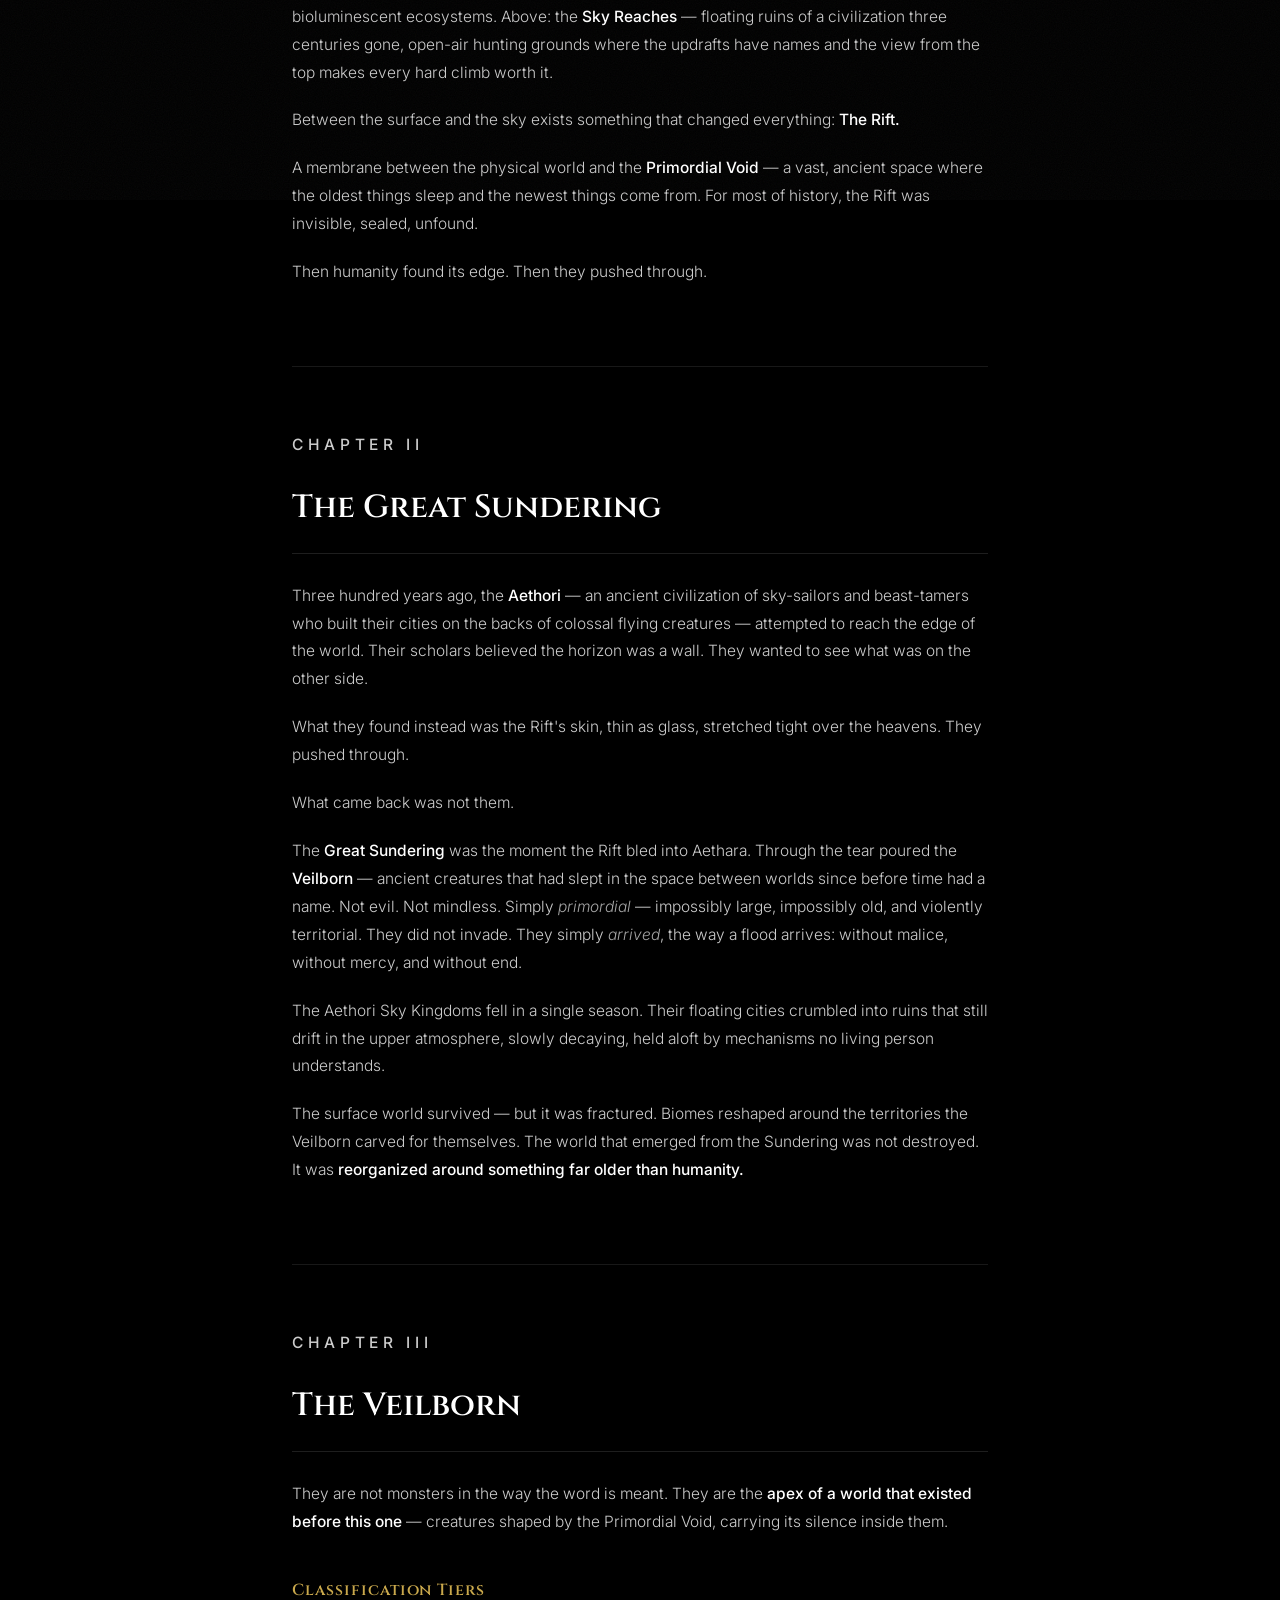
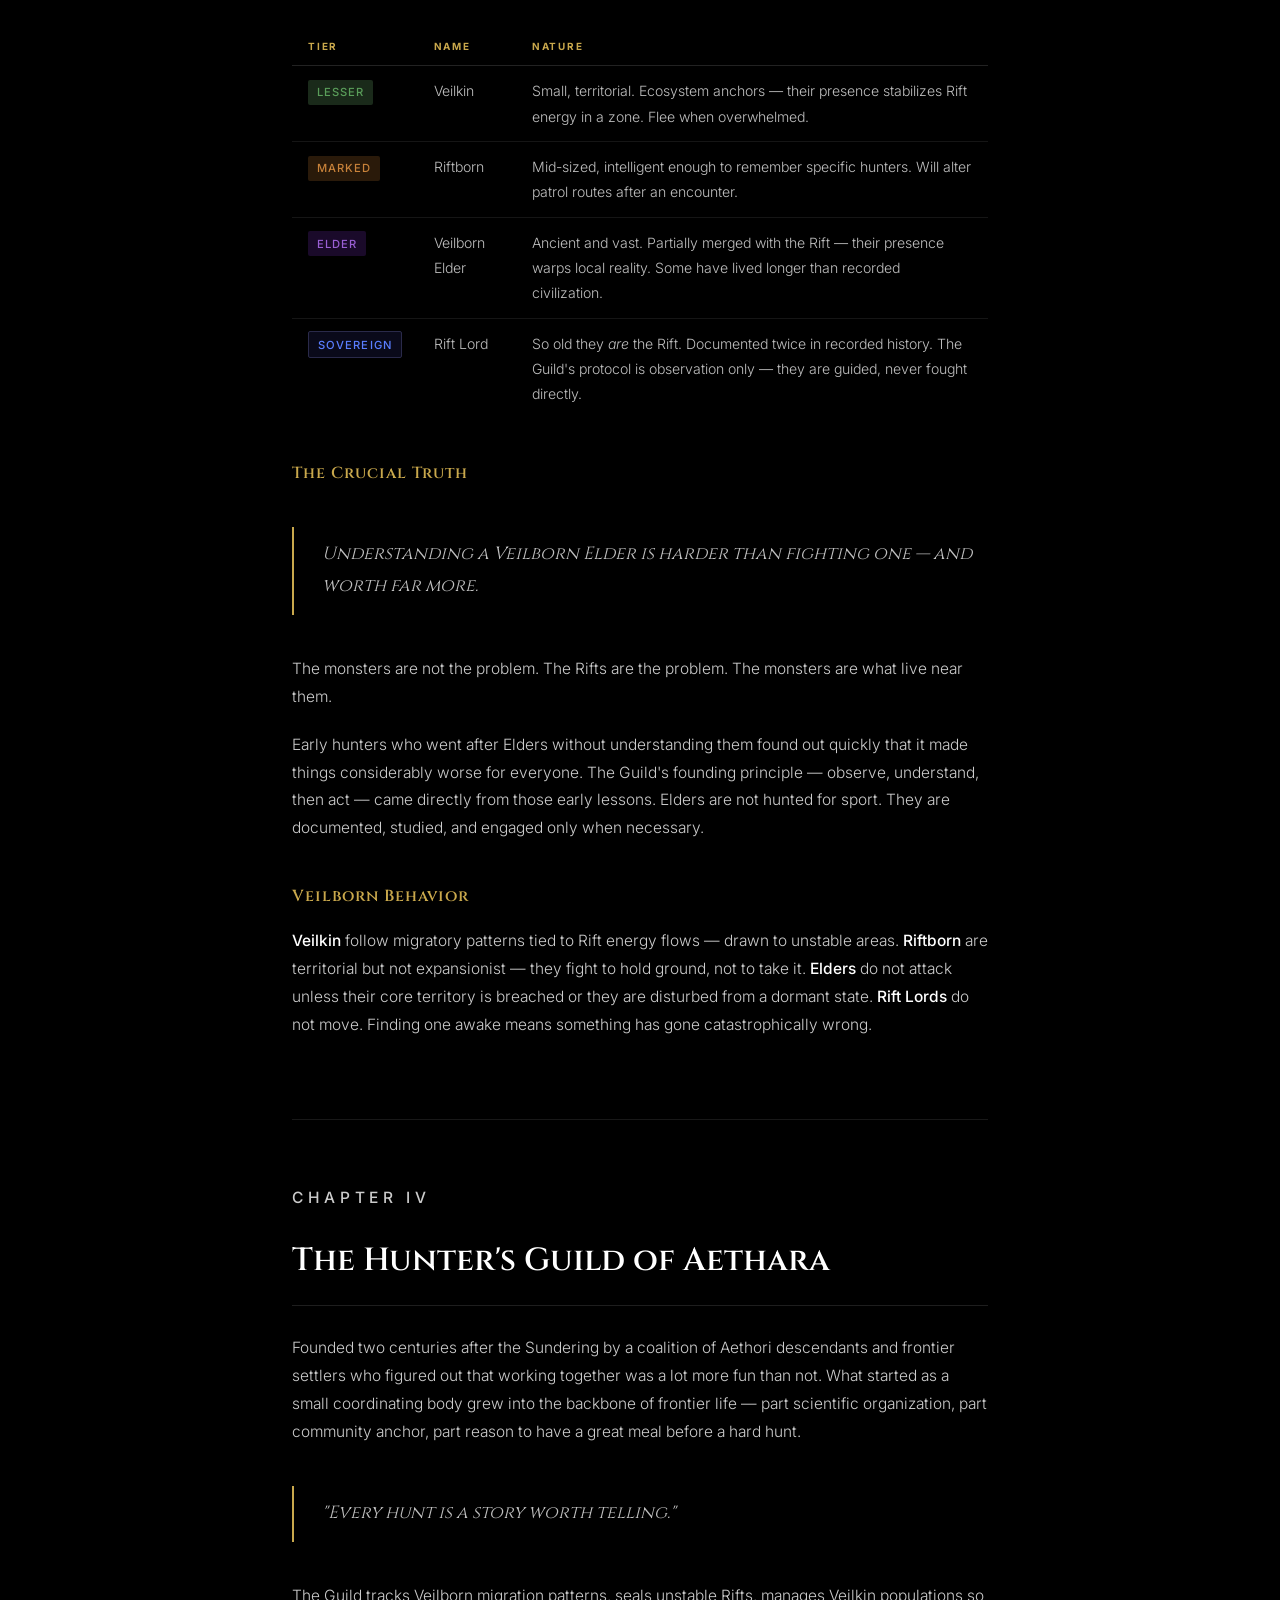
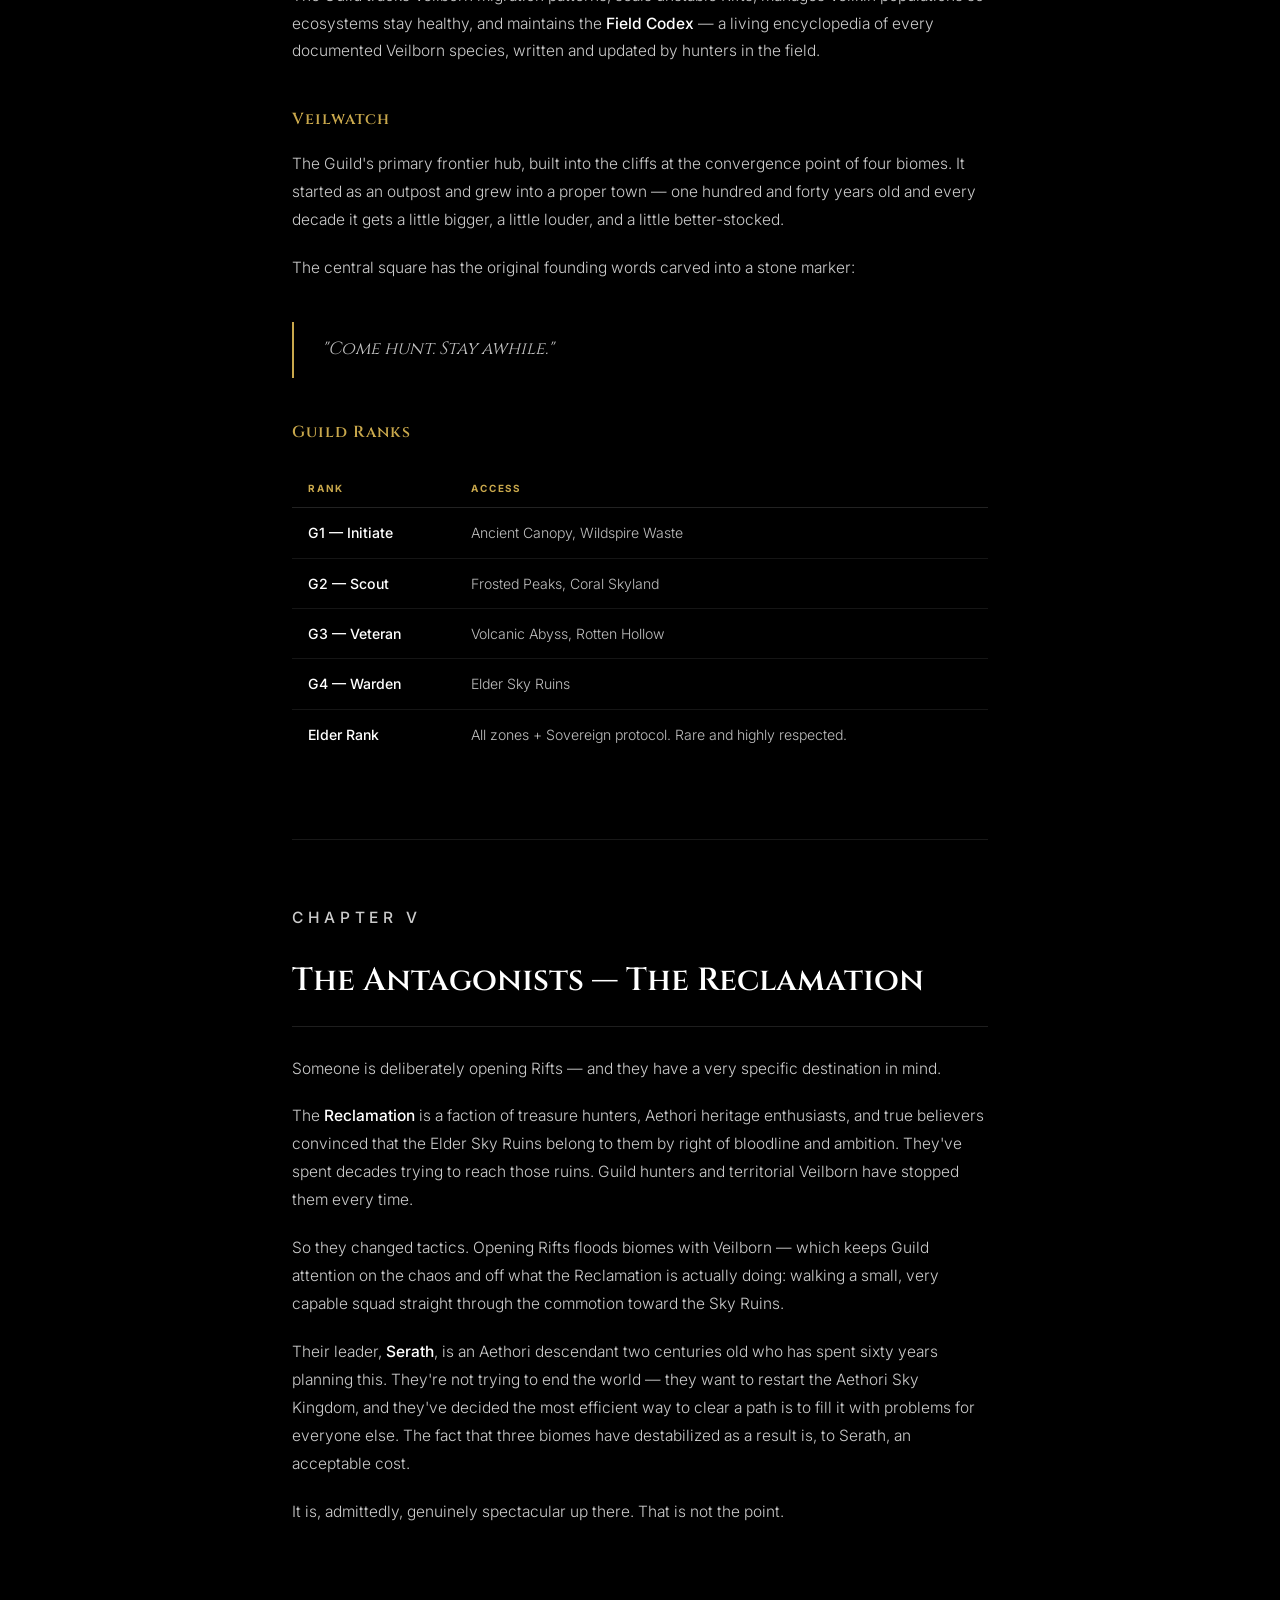
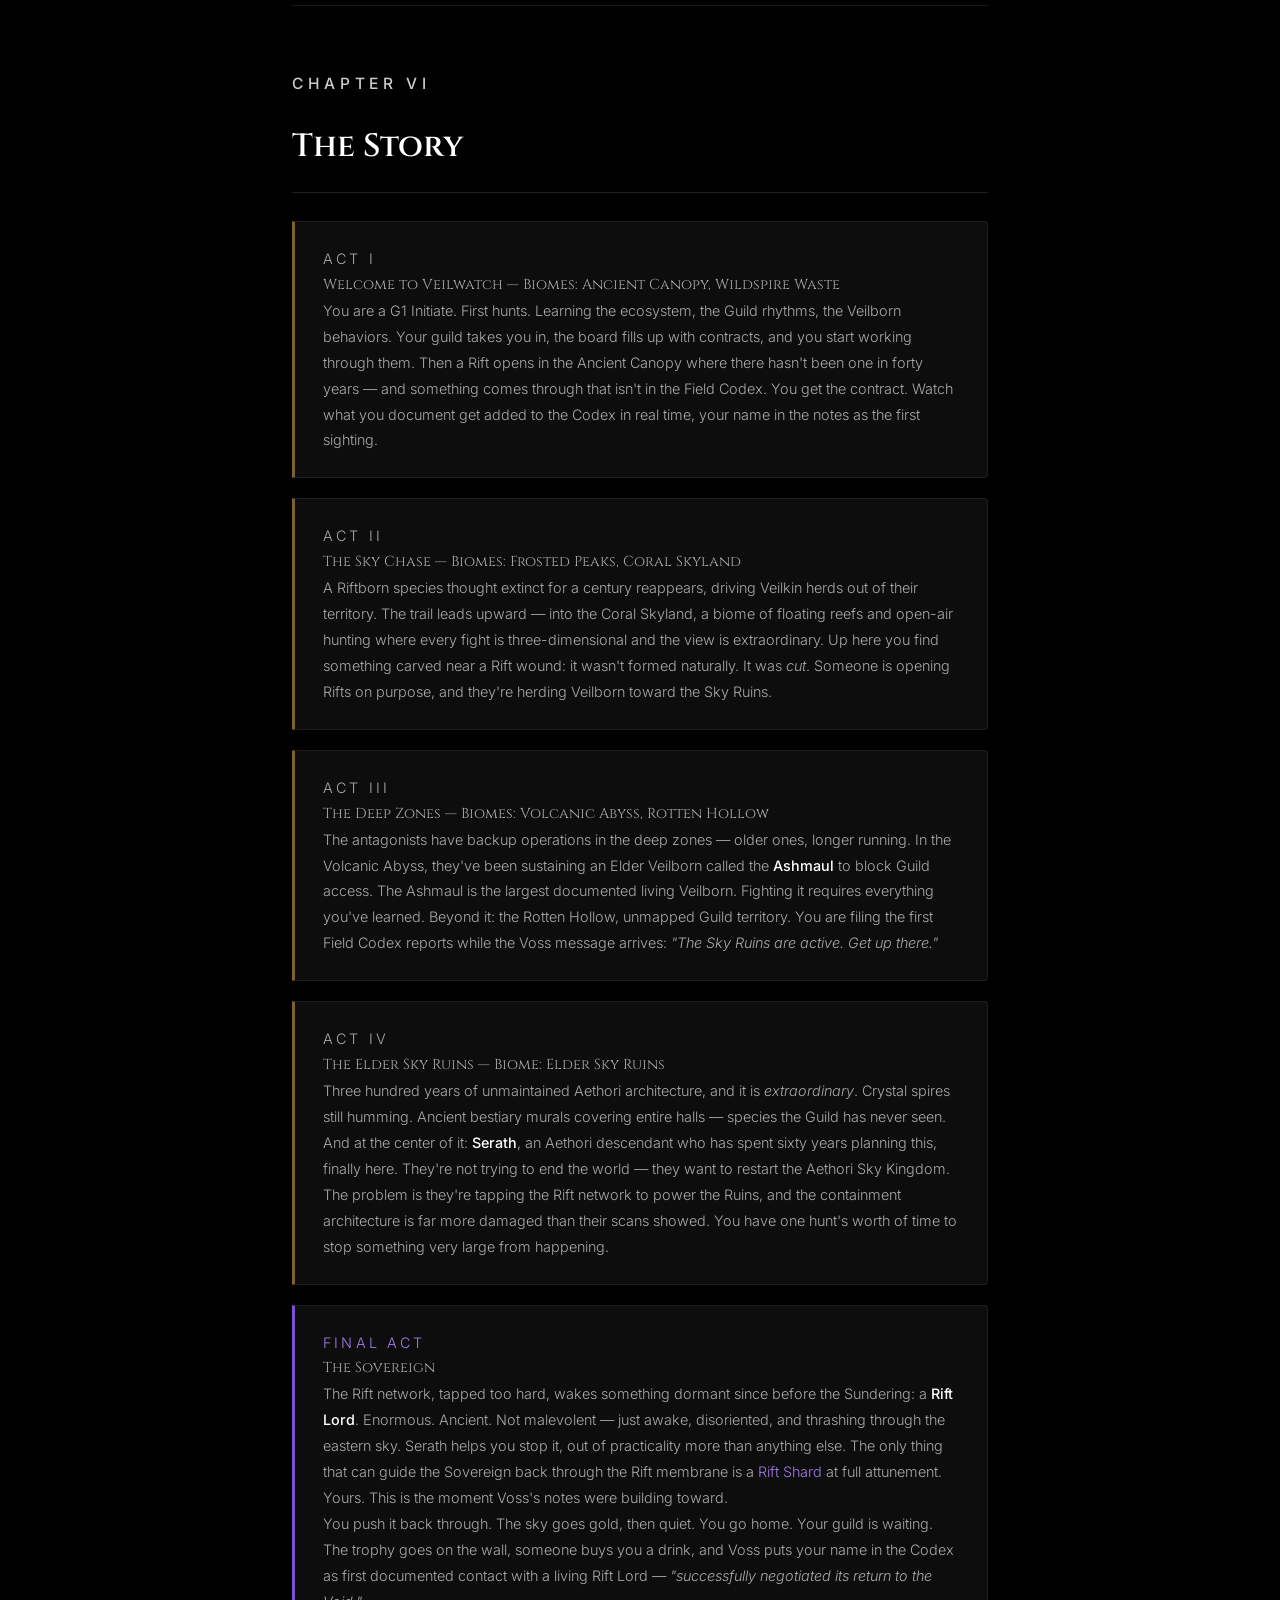
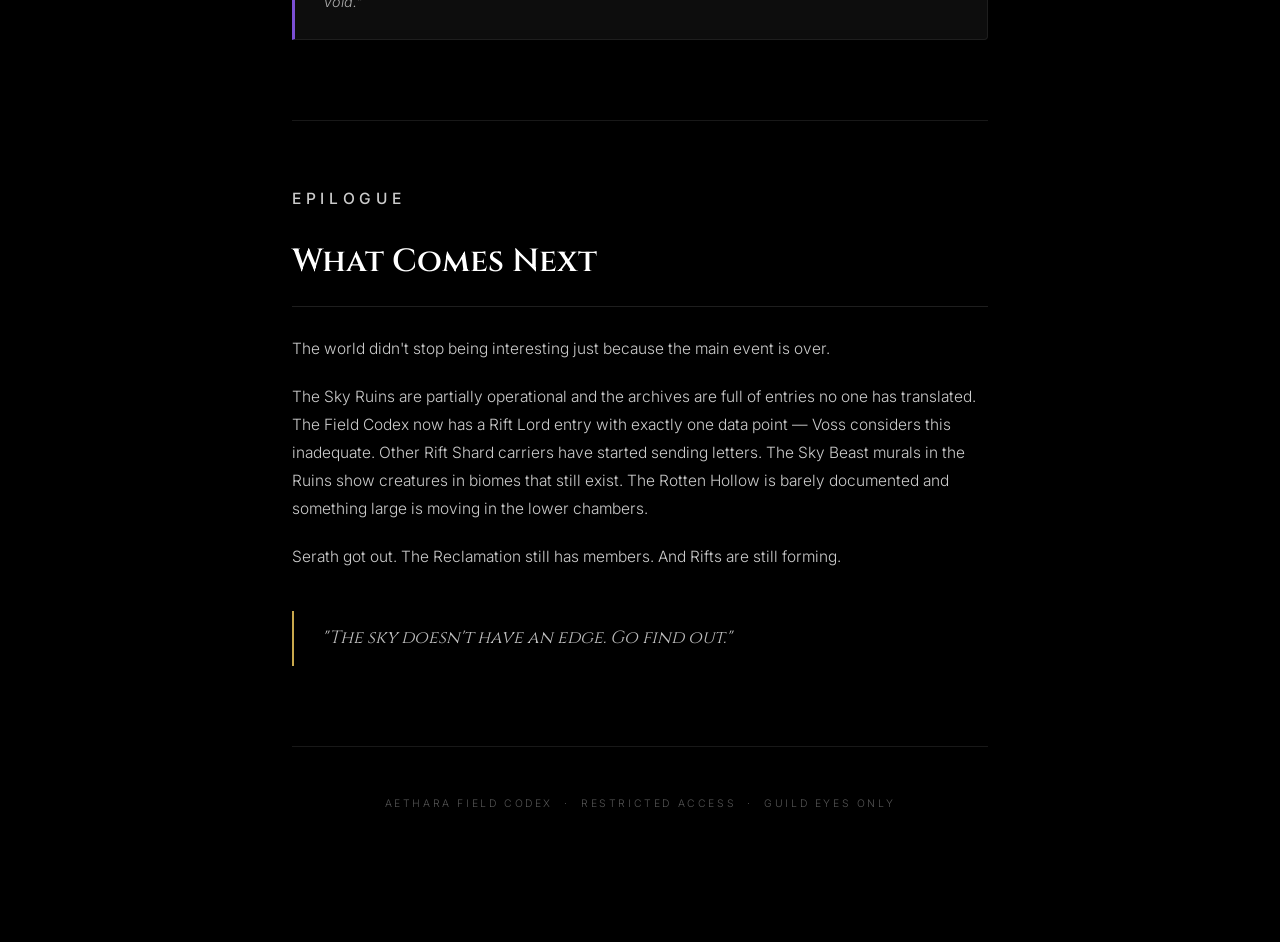
==== commit 06950865: "Sweep all grim content from GitHub Pages: tone, images, copy, descriptions https://claude.ai/code/se" ====
--- a/docs/lore.html
+++ b/docs/lore.html
@@ -399,9 +399,9 @@
     </table>
 
     <h3>The Crucial Truth</h3>
-    <div class="pull-quote">Killing a Veilborn Elder releases Rift energy — a Surge that tears open new Rifts.</div>
+    <div class="pull-quote">Understanding a Veilborn Elder is harder than fighting one — and worth far more.</div>
     <p>The monsters are not the problem. The Rifts are the problem. The monsters are what live near them.</p>
-    <p>The Guild learned this the hard way. The first generation of hunters killed every Elder they could find and nearly ended the world in the process. The Rift Surge of Year 47 swallowed an entire coastal province. No one hunts Elders for sport anymore.</p>
+    <p>Early hunters who went after Elders without understanding them found out quickly that it made things considerably worse for everyone. The Guild's founding principle — observe, understand, then act — came directly from those early lessons. Elders are not hunted for sport. They are documented, studied, and engaged only when necessary.</p>
 
     <h3>Veilborn Behavior</h3>
     <p><strong>Veilkin</strong> follow migratory patterns tied to Rift energy flows — drawn to unstable areas. <strong>Riftborn</strong> are territorial but not expansionist — they fight to hold ground, not to take it. <strong>Elders</strong> do not attack unless their core territory is breached or they are disturbed from a dormant state. <strong>Rift Lords</strong> do not move. Finding one awake means something has gone catastrophically wrong.</p>
